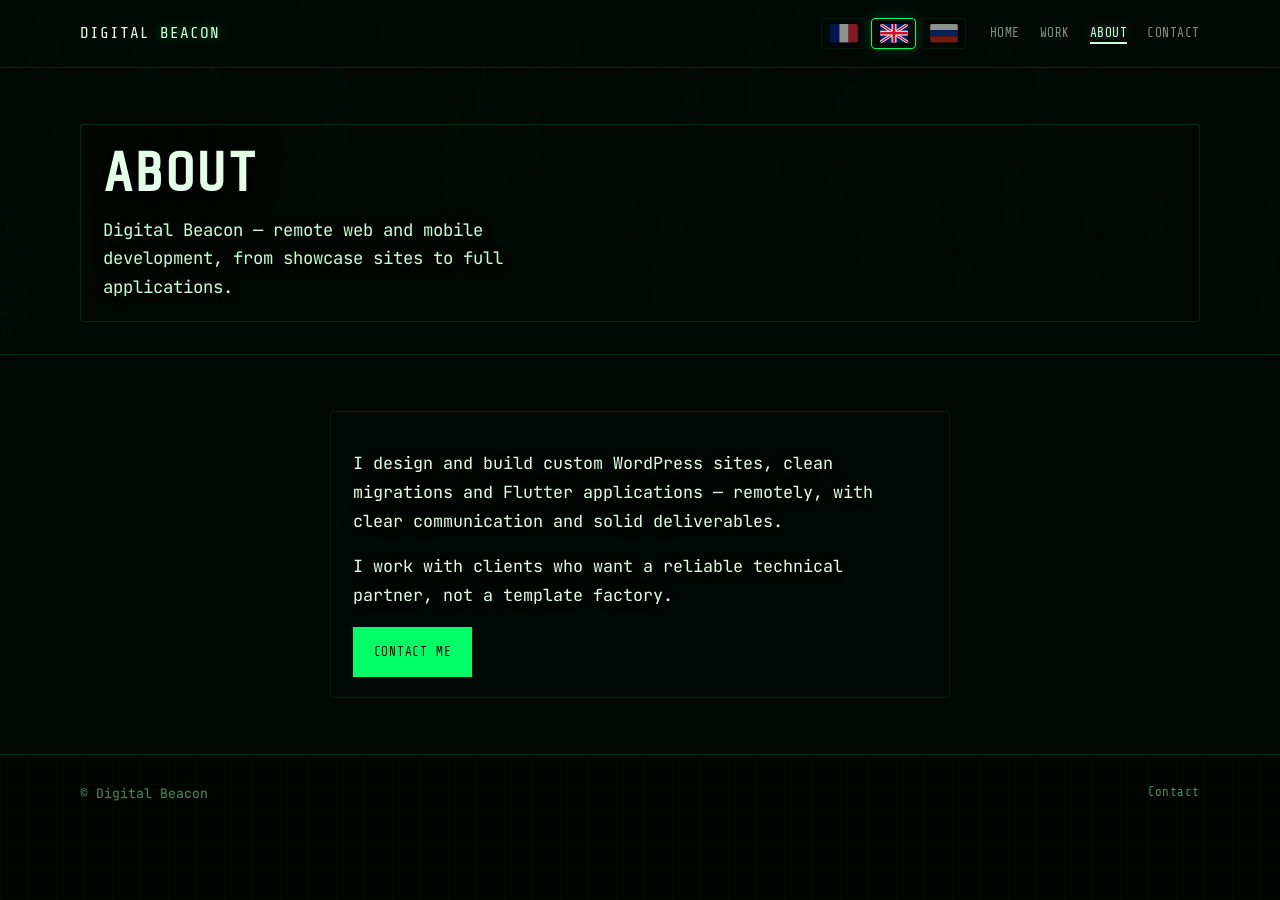
==== a-propos.html @ a66cf8ca "Mobile portrait : fondu droit aligné sur le fondu haut. Co-authored-by: Cursor <cursoragent@cursor.c" ====
<!DOCTYPE html>
<html lang="fr">
<head>
  <meta charset="utf-8" />
  <meta name="viewport" content="width=device-width, initial-scale=1" />
  <title>À propos — Phare numérique</title>
  <meta name="description" content="Développeur web &amp; mobile à distance — WordPress, Flutter." />
  <link rel="preconnect" href="https://fonts.googleapis.com" />
  <link rel="preconnect" href="https://fonts.gstatic.com" crossorigin />
  <link href="https://fonts.googleapis.com/css2?family=JetBrains+Mono:wght@400;500;600;700&amp;family=Share+Tech+Mono&amp;display=swap" rel="stylesheet" />
  <link rel="stylesheet" href="css/main.css?v=20260811" />
  <script src="js/mobile-persist.js?v=20260811"></script>
</head>
<body data-page="about">
  <canvas id="matrix-canvas" class="matrix-canvas" aria-hidden="true"></canvas>
  <a class="skip-link" href="#main" data-i18n="common.skip">Aller au contenu</a>

  <header class="site-header">
    <div class="site-header__inner">
      <a class="brand" href="index.html"><span data-i18n="brand.line1">Phare</span> <span data-i18n="brand.line2" class="brand__accent">numérique</span></a>
      <div class="nav-bar">
        <button class="nav-toggle" type="button" data-nav-toggle aria-expanded="false" aria-controls="site-nav" data-i18n="common.menu">Menu</button>
        <nav class="nav nav-panel" id="site-nav" data-nav data-i18n-aria="common.navLabel" aria-label="Principale">
          <a href="index.html" data-i18n="nav.home">Accueil</a>
          <a href="travaux.html" data-i18n="nav.works">Travaux</a>
          <a href="a-propos.html" aria-current="page" data-i18n="nav.about">À propos</a>
          <a href="contact.html" data-i18n="nav.contact">Contact</a>
        </nav>
      </div>
    </div>
  </header>

  <main id="main">
    <header class="page-hero">
      <div class="wrap reveal">
        <h1 data-i18n="about.title">À propos</h1>
        <p data-i18n="about.lead">Phare numérique — développement web et mobile à distance, du site vitrine à l'application complète.</p>
      </div>
    </header>

    <section class="section">
      <div class="wrap prose reveal">
        <p data-i18n="about.p1">Je conçois et développe des sites WordPress sur mesure, des migrations propres et des applications Flutter — en remote, avec un dialogue clair et des livrables qui tiennent la route.</p>
        <p data-i18n="about.p2">Je travaille avec des clients qui veulent un interlocuteur technique fiable, pas une usine à templates.</p>
        <a class="btn btn--primary" href="contact.html" data-i18n="index.cta.contact">Me contacter</a>
      </div>
    </section>
  </main>

  <footer class="site-footer">
    <div class="site-footer__inner">
      <span data-i18n="common.footerShort">© Phare numérique</span>
      <a href="contact.html" data-i18n="common.contactLink">Contact</a>
      <a href="index.html" class="mobile-exit-link" data-clear-mobile data-i18n="common.desktopVersion">Version bureau</a>
    </div>
  </footer>

  <script src="js/i18n.js?v=20260811" defer></script>
  <script src="js/nav-menu.js?v=20260811" defer></script>
  <script src="js/matrix.js?v=20260811" defer></script>
  <script src="js/main.js?v=20260811" defer></script>
</body>
</html>
---- css/main.css ----
/* Phare numérique — matrix noir / blanc */
/* Polices chargées via <link> dans le HTML (évite @import + cache) */

:root {
  --bg: #030a06;
  --bg-2: #061510;
  --paper: #e4ffe8;
  --ink: #c8ffd9;
  --ink-soft: #8fd4a8;
  --muted: #4a8f62;
  --matrix: #00ff66;
  --matrix-bright: #b8ffcc;
  --line: rgba(0, 255, 120, 0.14);
  --glow: rgba(0, 255, 120, 0.45);
  --max: 1120px;
  --nav-h: 4.25rem;
  --ease: cubic-bezier(0.22, 1, 0.36, 1);
  --font-display: "Share Tech Mono", "JetBrains Mono", monospace;
  --font-body: "JetBrains Mono", monospace;
  --grid: 28px;
}

*,
*::before,
*::after {
  box-sizing: border-box;
}

html {
  scroll-behavior: smooth;
  overflow-x: hidden;
  max-width: 100%;
}

body {
  margin: 0;
  min-height: 100vh;
  overflow-x: hidden;
  max-width: 100%;
  font-family: var(--font-body);
  font-size: 1rem;
  line-height: 1.6;
  color: var(--paper);
  background-color: var(--bg);
  background-image:
    linear-gradient(rgba(0, 255, 120, 0.07) 1px, transparent 1px),
    linear-gradient(90deg, rgba(0, 255, 120, 0.07) 1px, transparent 1px);
  background-size: var(--grid) var(--grid);
}

.matrix-canvas {
  position: fixed;
  inset: 0;
  width: 100%;
  max-width: 100%;
  height: 100%;
  z-index: -1;
  pointer-events: none;
  opacity: 0.68;
}

main {
  position: relative;
}

img {
  max-width: 100%;
  display: block;
}

a {
  color: inherit;
  text-decoration-thickness: 1px;
  text-underline-offset: 0.2em;
  transition: color 0.2s var(--ease), opacity 0.2s var(--ease);
}

a:hover {
  color: var(--ink);
}

:focus-visible {
  outline: 2px solid var(--ink);
  outline-offset: 3px;
}

.skip-link {
  position: absolute;
  left: 1rem;
  top: -3rem;
  background: var(--ink);
  color: var(--bg);
  padding: 0.5rem 0.75rem;
  z-index: 100;
}

.skip-link:focus {
  top: 1rem;
}

/* —— Nav —— */
.site-header {
  position: sticky;
  top: 0;
  z-index: 50;
  height: var(--nav-h);
  display: flex;
  align-items: center;
  border-bottom: 1px solid var(--line);
  background: rgba(3, 10, 6, 0.9);
  backdrop-filter: blur(10px);
  overflow: visible;
}

.site-header__inner {
  display: flex;
  align-items: center;
  justify-content: space-between;
  gap: 1rem;
  overflow: visible;
  position: relative;
}

.site-header__inner,
.wrap {
  width: min(100% - 2.5rem, var(--max));
  margin-inline: auto;
}

.brand {
  font-family: var(--font-display);
  font-weight: 400;
  font-size: 1rem;
  letter-spacing: 0.06em;
  text-transform: uppercase;
  text-decoration: none;
}

.lang-switch {
  display: flex;
  align-items: center;
  gap: 0.35rem;
  margin-left: auto;
  margin-right: 0.5rem;
}

.lang-switch button {
  display: inline-flex;
  align-items: center;
  justify-content: center;
  border: 1px solid var(--line);
  background: rgba(3, 10, 6, 0.85);
  padding: 0.32rem 0.45rem;
  line-height: 0;
  cursor: pointer;
  border-radius: 4px;
  opacity: 0.55;
  transition: opacity 0.2s var(--ease), border-color 0.2s var(--ease), box-shadow 0.2s var(--ease), transform 0.2s var(--ease);
}

.lang-switch .lang-flag {
  display: block;
  width: 1.75rem;
  height: 1.15rem;
  border-radius: 2px;
  box-shadow: 0 0 0 1px rgba(0, 0, 0, 0.45);
}

.lang-switch button:hover {
  opacity: 0.85;
}

.lang-switch button.is-active {
  opacity: 1;
  border-color: var(--matrix);
  box-shadow: 0 0 14px rgba(0, 255, 120, 0.22);
}

.lang-switch button:focus-visible {
  outline: 2px solid var(--ink);
  outline-offset: 2px;
}

.brand__accent {
  color: var(--ink);
  text-shadow: 0 0 12px var(--glow);
  animation: brand-accent-glow 4s ease-in-out infinite;
}

@keyframes brand-accent-glow {
  0%, 100% { text-shadow: 0 0 10px rgba(0, 255, 120, 0.35); }
  50% { text-shadow: 0 0 18px rgba(0, 255, 120, 0.65), 0 0 32px rgba(0, 255, 120, 0.2); }
}

@media (prefers-reduced-motion: reduce) {
  .brand__accent {
    animation: none;
  }
}

.nav {
  display: flex;
  gap: 1.25rem;
  font-family: var(--font-display);
  font-size: 0.8rem;
  letter-spacing: 0.04em;
  text-transform: uppercase;
}

.nav a {
  text-decoration: none;
  opacity: 0.55;
}

.nav a:hover,
.nav a[aria-current="page"] {
  opacity: 1;
  color: var(--ink);
  text-shadow: 0 0 8px rgba(255, 255, 255, 0.35);
}

.nav a[aria-current="page"] {
  box-shadow: inset 0 -2px 0 var(--ink);
}

.nav-toggle {
  display: none;
  border: 1px solid var(--line);
  background: transparent;
  color: var(--paper);
  padding: 0.45rem 0.65rem;
  font-family: var(--font-display);
  font-size: 0.75rem;
  cursor: pointer;
}

/* —— Hero —— */
.hero {
  position: relative;
  min-height: calc(100vh - var(--nav-h));
  display: flex;
  align-items: end;
  overflow: hidden;
  isolation: isolate;
}

.hero__visual {
  position: absolute;
  inset: 0;
  z-index: -1;
  background:
    linear-gradient(105deg, rgba(3, 10, 6, 0.88) 0%, rgba(3, 10, 6, 0.55) 45%, rgba(3, 10, 6, 0.25) 100%),
    radial-gradient(ellipse at 85% 60%, rgba(0, 255, 120, 0.08), transparent 55%);
  pointer-events: none;
}

.hero__visual::after {
  display: none;
}

.hero__layout {
  width: min(100% - 2.5rem, var(--max));
  margin: 0 auto;
  padding: 2.5rem 0 3rem;
  display: grid;
  grid-template-columns: 1fr min(34vw, 300px);
  gap: clamp(1.5rem, 4vw, 3rem);
  align-items: end;
}

.hero__content {
  padding: 1rem 0 0.5rem;
  min-width: 0;
}

.hero__portrait {
  position: relative;
  margin: 0;
  align-self: end;
  justify-self: end;
  width: min(34vw, 300px);
  height: min(68vh, 520px);
}

.hero__portrait-beam {
  position: absolute;
  left: -45%;
  top: 8%;
  width: 90%;
  height: 75%;
  background: linear-gradient(
    118deg,
    rgba(0, 255, 120, 0.4) 0%,
    rgba(0, 255, 120, 0.1) 35%,
    transparent 70%
  );
  filter: blur(18px);
  transform: skewX(-8deg);
  pointer-events: none;
  z-index: 0;
}

.hero__portrait-frame {
  position: relative;
  width: 100%;
  height: 100%;
  overflow: hidden;
  clip-path: polygon(18% 0, 100% 0, 100% 100%, 0 88%);
  border-radius: 0 0 0 2.5rem;
  box-shadow:
    -12px 0 0 var(--matrix),
    0 0 40px rgba(0, 255, 120, 0.25),
    0 24px 48px rgba(0, 0, 0, 0.6);
}

.hero__portrait-frame::after {
  content: "";
  position: absolute;
  inset: 0;
  background: linear-gradient(
    180deg,
    transparent 55%,
    rgba(0, 0, 0, 0.55) 100%
  );
  pointer-events: none;
  z-index: 2;
}

.hero__portrait img {
  width: 100%;
  height: 100%;
  object-fit: cover;
  object-position: center 12%;
  filter: contrast(1.12) grayscale(1);
  transform: scale(1.02);
  -webkit-mask-image: linear-gradient(
    to bottom,
    transparent 0%,
    rgba(0, 0, 0, 0.45) 7%,
    rgba(0, 0, 0, 0.85) 12%,
    #000 20%,
    #000 100%
  );
  mask-image: linear-gradient(
    to bottom,
    transparent 0%,
    rgba(0, 0, 0, 0.45) 7%,
    rgba(0, 0, 0, 0.85) 12%,
    #000 20%,
    #000 100%
  );
}

.hero__portrait--gommage.is-gommage-running .hero__portrait-frame img {
  opacity: 0;
}

.hero__portrait--gommage.is-gommage-done:not(.is-gommage-fallback) .hero__portrait-frame img {
  opacity: 0;
}

.hero__portrait-gommage {
  position: absolute;
  inset: 0;
  z-index: 3;
  pointer-events: none;
}

@media (prefers-reduced-motion: reduce) {
  .hero__portrait--gommage .hero__portrait-frame img {
    opacity: 1;
  }
}

.hero__brand {
  position: relative;
  isolation: isolate;
  font-family: var(--font-display);
  font-weight: 400;
  font-size: clamp(2.4rem, 8vw, 4.8rem);
  line-height: 1;
  letter-spacing: 0.02em;
  text-transform: uppercase;
  margin: 0 0 1.25rem;
  max-width: 14ch;
  background-image: linear-gradient(
    102deg,
    var(--ink) 0%,
    var(--ink) 36%,
    var(--matrix-bright) 44%,
    #f0fff4 50%,
    var(--matrix-bright) 56%,
    var(--ink) 64%,
    var(--ink) 100%
  );
  background-size: 280% 100%;
  background-position: 115% 0;
  -webkit-background-clip: text;
  background-clip: text;
  -webkit-text-fill-color: transparent;
  animation:
    hero-phare-sweep 5.5s ease-in-out infinite,
    hero-phare-glow 5.5s ease-in-out infinite;
}

.hero__brand::before {
  content: "";
  position: absolute;
  left: -5%;
  top: 42%;
  width: 130%;
  height: 55%;
  background: linear-gradient(
    108deg,
    transparent 0%,
    rgba(0, 255, 120, 0.04) 28%,
    rgba(184, 255, 204, 0.22) 42%,
    rgba(0, 255, 120, 0.12) 52%,
    transparent 72%
  );
  filter: blur(14px);
  transform-origin: 8% 50%;
  animation: hero-phare-beam 5.5s ease-in-out infinite;
  pointer-events: none;
  z-index: -1;
}

.hero__brand em {
  font-style: normal;
  -webkit-text-fill-color: transparent;
  color: inherit;
  text-shadow: none;
}

@keyframes hero-phare-sweep {
  0%, 18% { background-position: 115% 0; }
  48%, 58% { background-position: -15% 0; }
  82%, 100% { background-position: 115% 0; }
}

@keyframes hero-phare-glow {
  0%, 20%, 80%, 100% {
    filter: drop-shadow(0 0 14px rgba(0, 255, 120, 0.22));
  }
  50% {
    filter:
      drop-shadow(0 0 26px rgba(0, 255, 120, 0.55))
      drop-shadow(0 0 48px rgba(0, 255, 120, 0.18));
  }
}

@keyframes hero-phare-beam {
  0%, 18% { opacity: 0.25; transform: rotate(-14deg) scaleX(0.65); }
  48%, 58% { opacity: 1; transform: rotate(6deg) scaleX(1); }
  82%, 100% { opacity: 0.25; transform: rotate(-14deg) scaleX(0.65); }
}

@media (prefers-reduced-motion: reduce) {
  .hero__brand {
    animation: none;
    background: none;
    -webkit-text-fill-color: var(--ink);
    color: var(--ink);
    filter: drop-shadow(0 0 14px rgba(0, 255, 120, 0.3));
  }

  .hero__brand::before {
    animation: none;
    opacity: 0.35;
    transform: rotate(-6deg);
  }

  .hero__brand em {
    -webkit-text-fill-color: var(--ink);
    color: var(--ink);
  }
}

.hero__title {
  font-family: var(--font-body);
  font-weight: 500;
  font-size: clamp(1.1rem, 2.2vw, 1.45rem);
  line-height: 1.35;
  margin: 0 0 0.85rem;
  max-width: 32ch;
  color: var(--ink-soft);
}

.hero__lead {
  margin: 0 0 1.75rem;
  color: var(--muted);
  max-width: 38ch;
  font-size: 0.92rem;
}

.cta-row {
  display: flex;
  flex-wrap: wrap;
  gap: 0.75rem 1rem;
}

.btn {
  display: inline-flex;
  align-items: center;
  justify-content: center;
  gap: 0.4rem;
  font-family: var(--font-display);
  font-size: 0.8rem;
  letter-spacing: 0.06em;
  text-transform: uppercase;
  text-decoration: none;
  padding: 0.85rem 1.25rem;
  border: 1px solid transparent;
  transition: transform 0.2s var(--ease), background 0.2s var(--ease), color 0.2s var(--ease), border-color 0.2s var(--ease), box-shadow 0.2s var(--ease);
}

.btn:hover {
  transform: translateY(-2px);
  color: inherit;
}

.btn--primary {
  background: var(--matrix);
  color: var(--bg);
}

.btn--primary:hover {
  background: var(--matrix-bright);
  color: var(--bg);
  box-shadow: 0 0 24px rgba(0, 255, 120, 0.45);
}

.btn--ghost {
  background: transparent;
  border-color: rgba(0, 255, 120, 0.45);
  color: var(--paper);
}

.btn--ghost:hover {
  border-color: var(--matrix);
  color: var(--matrix-bright);
  box-shadow: 0 0 16px rgba(0, 255, 120, 0.25);
}

/* —— Reveal motion —— */
.reveal {
  opacity: 0;
  transform: translateY(1.25rem);
  transition: opacity 0.7s var(--ease), transform 0.7s var(--ease);
}

.reveal.is-in {
  opacity: 1;
  transform: none;
}

.hero .reveal:nth-child(1) { transition-delay: 0.05s; }
.hero .reveal:nth-child(2) { transition-delay: 0.15s; }
.hero .reveal:nth-child(3) { transition-delay: 0.25s; }
.hero .reveal:nth-child(4) { transition-delay: 0.35s; }

/* —— Page sections —— */
.page-hero {
  padding: 3.5rem 0 2rem;
  border-bottom: 1px solid var(--line);
  background: rgba(3, 10, 6, 0.82);
  backdrop-filter: blur(8px);
}

.page-hero .wrap {
  padding: 1.25rem 1.35rem;
  background: rgba(3, 10, 6, 0.55);
  border: 1px solid var(--line);
  border-radius: 4px;
}

.page-hero h1 {
  font-family: var(--font-display);
  font-size: clamp(2.25rem, 5.5vw, 3.4rem);
  letter-spacing: 0.04em;
  text-transform: uppercase;
  line-height: 1.05;
  margin: 0 0 0.85rem;
  color: var(--paper);
  text-shadow:
    0 0 28px rgba(0, 0, 0, 0.95),
    0 2px 6px rgba(0, 0, 0, 0.85);
}

.page-hero p {
  margin: 0;
  color: var(--ink);
  max-width: 50ch;
  font-size: 1.08rem;
  line-height: 1.65;
  text-shadow: 0 1px 10px rgba(0, 0, 0, 0.9);
}

.section {
  padding: 3.5rem 0;
  background: rgba(3, 10, 6, 0.78);
  backdrop-filter: blur(6px);
}

.section--tight {
  padding: 2.5rem 0 4rem;
  background: rgba(3, 10, 6, 0.78);
  backdrop-filter: blur(6px);
}

.section .wrap,
.section--tight .wrap {
  padding: 1.25rem 1.35rem;
  background: rgba(3, 10, 6, 0.5);
  border: 1px solid rgba(0, 255, 120, 0.1);
  border-radius: 4px;
}

.eyebrow {
  font-family: var(--font-display);
  font-size: 0.72rem;
  letter-spacing: 0.12em;
  text-transform: uppercase;
  color: var(--ink-soft);
  margin: 0 0 0.5rem;
}

/* —— Work list —— */
.work-list {
  list-style: none;
  margin: 0;
  padding: 0;
}

.work-item {
  display: grid;
  grid-template-columns: 4.5rem 1fr auto;
  gap: 1rem 1.5rem;
  align-items: baseline;
  padding: 1.75rem 0;
  border-bottom: 1px solid var(--line);
  text-decoration: none;
  color: inherit;
}

.work-item:hover .work-item__title {
  color: var(--ink);
  text-shadow: 0 0 10px rgba(255, 255, 255, 0.3);
}

.work-item__num {
  font-family: var(--font-display);
  font-size: 0.85rem;
  color: var(--muted);
}

.work-item__title {
  font-family: var(--font-display);
  font-size: clamp(1.2rem, 3vw, 1.75rem);
  letter-spacing: 0.03em;
  text-transform: uppercase;
  margin: 0 0 0.35rem;
  transition: color 0.2s var(--ease), text-shadow 0.2s var(--ease);
}

/* Liens version mobile — accueil uniquement pour entrer, sortie si mode actif */
.mobile-enter-link {
  display: inline;
}

html.force-mobile .mobile-enter-link {
  display: none;
}

.mobile-exit-link {
  display: none;
}

html.force-mobile .mobile-exit-link {
  display: inline;
}

.work-item__meta {
  margin: 0;
  color: var(--ink-soft);
  font-size: 0.95rem;
  max-width: 48ch;
  text-shadow: 0 1px 8px rgba(0, 0, 0, 0.85);
}

.work-item__go {
  font-family: var(--font-display);
  font-size: 0.78rem;
  letter-spacing: 0.06em;
  text-transform: uppercase;
  white-space: nowrap;
  align-self: center;
  opacity: 0.6;
}

.work-item:hover .work-item__go {
  opacity: 1;
}

/* —— Case study —— */
.case-kicker {
  font-family: var(--font-display);
  font-size: 0.88rem;
  letter-spacing: 0.08em;
  text-transform: uppercase;
  color: var(--ink);
  margin: 0 0 1rem;
  text-shadow: 0 1px 8px rgba(0, 0, 0, 0.85);
}

.case-kicker a {
  text-decoration: none;
}

.prose {
  max-width: 62ch;
}

.prose h2 {
  font-family: var(--font-display);
  font-size: 1.38rem;
  letter-spacing: 0.04em;
  text-transform: uppercase;
  margin: 2.25rem 0 0.85rem;
  color: var(--paper);
  text-shadow: 0 0 20px rgba(0, 0, 0, 0.9);
}

.prose p,
.prose li {
  color: var(--paper);
  font-size: 1.05rem;
  line-height: 1.72;
  text-shadow: 0 1px 12px rgba(0, 0, 0, 0.88);
}

.prose code {
  font-size: 0.88em;
  color: var(--matrix-bright);
  background: rgba(0, 255, 120, 0.08);
  padding: 0.12em 0.35em;
  border-radius: 3px;
}

.prose ul {
  padding-left: 1.15rem;
}

.stack-tags {
  display: flex;
  flex-wrap: wrap;
  gap: 0.5rem;
  margin: 1rem 0 0;
  padding: 0;
  list-style: none;
}

.stack-tags li {
  font-family: var(--font-display);
  font-size: 0.7rem;
  letter-spacing: 0.06em;
  text-transform: uppercase;
  padding: 0.35rem 0.65rem;
  border: 1px solid var(--line);
  background: rgba(255, 255, 255, 0.04);
}

.live-link {
  display: inline-flex;
  margin-top: 1.5rem;
  font-family: var(--font-display);
  font-size: 0.82rem;
  letter-spacing: 0.06em;
  text-transform: uppercase;
  text-decoration: none;
  color: var(--ink);
}

.live-link:hover {
  text-shadow: 0 0 10px var(--glow);
}

/* —— Case study page (Meet'n'Sing…) —— */
.case-page__hero {
  background: rgba(3, 10, 6, 0.88);
}

.case-page__hero .wrap {
  padding: 1.5rem 1.35rem;
  background: rgba(3, 10, 6, 0.65);
  border: 1px solid var(--line);
  border-radius: 4px;
}

.case-page__hero h1 {
  background: linear-gradient(120deg, var(--paper) 0%, var(--matrix-bright) 45%, #ff6ec7 100%);
  -webkit-background-clip: text;
  background-clip: text;
  color: transparent;
  filter: drop-shadow(0 2px 8px rgba(0, 0, 0, 0.95));
}

.case-page__hero > .wrap > p {
  font-size: 1.1rem;
  color: var(--ink);
  line-height: 1.65;
  text-shadow: 0 1px 10px rgba(0, 0, 0, 0.9);
}

.case-page__tags {
  margin-top: 1.25rem;
}

.case-stats {
  display: grid;
  grid-template-columns: repeat(3, 1fr);
  gap: 1rem;
  padding: 1.25rem 1.35rem 2.5rem;
  border-bottom: 1px solid var(--line);
  background: rgba(3, 10, 6, 0.8);
  backdrop-filter: blur(6px);
  border: 1px solid rgba(0, 255, 120, 0.1);
  border-radius: 4px;
}

.case-stats__item {
  padding: 1rem 0.75rem;
  border: 1px solid var(--line);
  background: rgba(3, 10, 6, 0.72);
  text-align: center;
}

.case-stats__num {
  display: block;
  font-family: var(--font-display);
  font-size: clamp(1.4rem, 4vw, 2rem);
  color: var(--matrix-bright);
  letter-spacing: 0.04em;
}

.case-stats__label {
  display: block;
  margin-top: 0.35rem;
  font-size: 0.82rem;
  color: var(--ink);
  letter-spacing: 0.04em;
  text-transform: uppercase;
  text-shadow: 0 1px 8px rgba(0, 0, 0, 0.85);
}

.case-feature {
  padding: 2.5rem 0 1rem;
  display: flex;
  justify-content: center;
  background: rgba(3, 10, 6, 0.75);
  backdrop-filter: blur(6px);
}

.phone-frame {
  margin: 0;
  max-width: 280px;
  position: relative;
}

.phone-frame img {
  width: 100%;
  border-radius: 1.35rem;
  border: 2px solid rgba(255, 110, 199, 0.35);
  box-shadow:
    0 0 0 1px rgba(0, 255, 120, 0.2),
    0 0 40px rgba(255, 110, 199, 0.15),
    0 24px 48px rgba(0, 0, 0, 0.55);
  transition: transform 0.35s var(--ease), box-shadow 0.35s var(--ease);
}

.phone-frame:hover img {
  transform: translateY(-6px) scale(1.02);
  box-shadow:
    0 0 0 1px rgba(0, 255, 120, 0.35),
    0 0 50px rgba(255, 110, 199, 0.25),
    0 32px 56px rgba(0, 0, 0, 0.6);
}

.phone-frame figcaption {
  margin-top: 0.85rem;
  font-size: 0.92rem;
  color: var(--ink);
  text-align: center;
  line-height: 1.45;
  text-shadow: 0 1px 10px rgba(0, 0, 0, 0.9);
}

.phone-frame figcaption strong {
  color: var(--matrix-bright);
  font-family: var(--font-display);
  font-weight: 400;
  letter-spacing: 0.04em;
}

.phone-frame--hero {
  max-width: min(72vw, 320px);
}

.phone-frame--hero figcaption {
  font-family: var(--font-display);
  font-size: 0.78rem;
  letter-spacing: 0.08em;
  text-transform: uppercase;
  color: var(--muted);
}

/* Captures bureau complètes — recadrage haut/bas (chrome + barre des tâches) */
.shot-frame {
  margin: 0 auto;
  max-width: min(95vw, 820px);
  overflow: hidden;
  border-radius: 6px;
  border: 1px solid var(--line);
  box-shadow:
    0 0 0 1px rgba(0, 255, 120, 0.15),
    0 20px 40px rgba(0, 0, 0, 0.45);
  background: rgba(3, 10, 6, 0.9);
}

.shot-frame img {
  display: block;
  width: 100%;
  height: auto;
  clip-path: inset(7.5% 0 9.5% 0);
  transform: scale(1.06);
  transform-origin: center center;
}

.shot-frame figcaption {
  margin-top: 0.85rem;
  font-size: 0.92rem;
  color: var(--ink);
  text-align: center;
  line-height: 1.45;
  text-shadow: 0 1px 10px rgba(0, 0, 0, 0.9);
}

.shot-frame figcaption strong {
  color: var(--matrix-bright);
  font-family: var(--font-display);
  font-weight: 400;
  letter-spacing: 0.04em;
}

.case-gallery-note {
  margin: 0 0 1.75rem;
  font-size: 0.82rem;
  color: var(--ink-soft);
  line-height: 1.5;
  font-style: italic;
}

.case-gallery .shot-frame {
  max-width: 100%;
  width: min(100%, 820px);
  justify-self: center;
}

html.force-mobile .case-gallery .shot-frame {
  width: min(92vw, 820px);
}

@media (max-width: 760px) {
  .case-gallery .shot-frame {
    width: min(92vw, 820px);
  }
}

.case-gallery-section {
  padding-top: 1rem;
  background: rgba(3, 10, 6, 0.78);
  backdrop-filter: blur(6px);
}

.case-gallery-section .wrap {
  padding: 1.25rem 1.35rem;
  background: rgba(3, 10, 6, 0.5);
  border: 1px solid rgba(0, 255, 120, 0.1);
  border-radius: 4px;
}

.case-gallery__title {
  font-family: var(--font-display);
  font-size: 1.25rem;
  letter-spacing: 0.04em;
  text-transform: uppercase;
  margin: 0 0 2rem;
  text-shadow: 0 0 20px rgba(0, 0, 0, 0.9);
}

.case-gallery {
  display: grid;
  grid-template-columns: repeat(auto-fill, minmax(220px, 1fr));
  gap: 2rem 1.5rem;
  align-items: start;
}

.case-gallery .phone-frame {
  max-width: 100%;
  justify-self: center;
  width: min(100%, 260px);
}

@media (max-width: 760px) {
  .case-stats {
    grid-template-columns: 1fr;
  }

  .case-gallery {
    grid-template-columns: 1fr;
    gap: 2.5rem;
  }

  .case-gallery .phone-frame {
    width: min(85vw, 280px);
    margin-inline: auto;
  }

  /* Captures toujours visibles — pas bloquées par reveal */
  .case-page .case-gallery-section .phone-frame.reveal,
  .case-page .case-gallery-section .shot-frame.reveal {
    opacity: 1;
    transform: none;
  }
}

html.force-mobile .case-gallery {
  grid-template-columns: 1fr;
  gap: 2.5rem;
}

html.force-mobile .case-gallery .phone-frame {
  width: min(85vw, 280px);
  margin-inline: auto;
}

html.force-mobile .case-page .case-gallery-section .phone-frame.reveal,
html.force-mobile .case-page .case-gallery-section .shot-frame.reveal {
  opacity: 1;
  transform: none;
}

/* —— About / contact —— */
.split {
  display: grid;
  grid-template-columns: 1.1fr 0.9fr;
  gap: 3rem;
  align-items: start;
}

.panel {
  padding: 1.5rem;
  border: 1px solid var(--line);
  background: rgba(255, 255, 255, 0.03);
}

.panel h2 {
  font-family: var(--font-display);
  font-size: 1rem;
  letter-spacing: 0.04em;
  text-transform: uppercase;
  margin: 0 0 0.75rem;
}

.panel p {
  margin: 0 0 0.75rem;
  color: var(--ink-soft);
  font-size: 0.92rem;
}

.panel p:last-child {
  margin-bottom: 0;
}

.contact-mail {
  font-family: var(--font-display);
  font-size: clamp(1rem, 3vw, 1.4rem);
  text-decoration: none;
  letter-spacing: 0.04em;
}

.contact-list {
  list-style: none;
  margin: 1.5rem 0 0;
  padding: 0;
}

.contact-list li {
  padding: 0.65rem 0;
  border-top: 1px solid var(--line);
  font-family: var(--font-display);
  font-size: 0.88rem;
  letter-spacing: 0.03em;
}

.contact-list a {
  text-decoration: none;
  display: flex;
  justify-content: space-between;
  gap: 1rem;
}

/* —— Footer —— */
.site-footer {
  margin-top: auto;
  border-top: 1px solid var(--line);
  padding: 1.75rem 0;
  font-size: 0.82rem;
  color: var(--muted);
}

.site-footer__inner {
  width: min(100% - 2.5rem, var(--max));
  margin-inline: auto;
  display: flex;
  flex-wrap: wrap;
  justify-content: space-between;
  gap: 0.75rem 1.5rem;
  align-items: center;
}

.site-footer__links {
  display: flex;
  flex-wrap: wrap;
  gap: 1rem 1.25rem;
}

.site-footer a {
  text-decoration: none;
  font-family: var(--font-display);
  font-size: 0.78rem;
  letter-spacing: 0.04em;
}

/* —— Home strip —— */
.home-strip {
  padding: 3rem 0 4rem;
  border-top: 1px solid var(--line);
  background: rgba(0, 0, 0, 0.25);
}

.home-strip h2 {
  font-family: var(--font-display);
  font-size: 1.25rem;
  letter-spacing: 0.04em;
  text-transform: uppercase;
  margin: 0 0 1.5rem;
}

/* —— Mobile nav escalier (Fruchart §8bis) —— */
@keyframes phNavUnfold {
  from {
    max-height: 0;
    padding-top: 0;
    padding-bottom: 0;
    margin-bottom: 0;
    transform: translateY(-10px);
    overflow: hidden;
  }
  to {
    max-height: 52px;
    padding-top: 0.55rem;
    padding-bottom: 0.55rem;
    margin-bottom: 6px;
    transform: translateY(0);
    overflow: hidden;
  }
}

@keyframes phNavFold {
  from {
    max-height: 52px;
    padding-top: 0.55rem;
    padding-bottom: 0.55rem;
    margin-bottom: 6px;
    transform: translateY(0);
    overflow: hidden;
  }
  to {
    max-height: 0;
    padding-top: 0;
    padding-bottom: 0;
    margin-bottom: 0;
    transform: translateY(-10px);
    overflow: hidden;
  }
}

.nav-bar {
  position: relative;
  flex-shrink: 0;
  z-index: 2;
}

/* Menu ouvert — au-dessus de tout le contenu (Fruchart §8bis) */
body.nav-menu-open .site-header {
  z-index: 100050;
  isolation: isolate;
  overflow: visible;
}

body.nav-menu-open .site-header__inner {
  z-index: 100051;
  overflow: visible;
}

body.nav-menu-open .nav-bar {
  z-index: 100052;
  isolation: isolate;
}

body.nav-menu-open .lang-switch {
  z-index: 100052;
}

body.nav-menu-open .nav.is-open,
body.nav-menu-open .nav[data-menu-state="opening"],
body.nav-menu-open .nav[data-menu-state="closing"] {
  z-index: 100060;
}

body.nav-menu-open .nav a {
  position: relative;
  z-index: 100061;
}

/* backdrop-filter sur le contenu = couche GPU au-dessus du menu sticky */
body.nav-menu-open .page-hero,
body.nav-menu-open .section,
body.nav-menu-open .section--tight,
body.nav-menu-open .case-stats,
body.nav-menu-open .case-gallery-section,
body.nav-menu-open .case-feature {
  backdrop-filter: none;
}

@media (max-width: 760px) {
  .nav-toggle {
    display: inline-flex;
  }

  .nav-bar {
    position: relative;
  }

  .nav {
    position: absolute;
    top: calc(100% + 6px);
    right: 0;
    left: auto;
    flex-direction: column;
    align-items: flex-end;
    gap: 0;
    min-width: 0;
    width: max-content;
    max-width: min(calc(100vw - 24px), 280px);
    padding: 0;
    background: transparent;
    border: none;
    display: none;
    z-index: 100060;
  }

  .nav.is-open {
    display: flex;
  }

  .nav a {
    display: block;
    width: max-content;
    min-width: 118px;
    max-width: calc(100vw - 48px);
    align-self: flex-end;
    text-align: center;
    padding: 0.55rem 0.85rem;
    margin-bottom: 6px;
    border: 1px solid var(--matrix);
    background: rgba(3, 10, 6, 0.98);
    box-shadow: 0 0 14px rgba(0, 255, 120, 0.18);
    opacity: 1;
    position: relative;
    z-index: 100061;
  }

  .nav a[aria-current="page"] {
    box-shadow: 0 0 16px rgba(0, 255, 120, 0.35);
    border-color: var(--matrix-bright);
  }

  .nav a:nth-child(1) { margin-right: 0; }
  .nav a:nth-child(2) { margin-right: 12px; }
  .nav a:nth-child(3) { margin-right: 24px; }
  .nav a:nth-child(4) { margin-right: 36px; }

  .nav[data-menu-state="opening"] a {
    overflow: hidden;
    pointer-events: none;
    animation: phNavUnfold 0.34s ease both;
  }

  .nav[data-menu-state="opening"] a:nth-child(1) { animation-delay: 0.04s; }
  .nav[data-menu-state="opening"] a:nth-child(2) { animation-delay: 0.08s; }
  .nav[data-menu-state="opening"] a:nth-child(3) { animation-delay: 0.12s; }
  .nav[data-menu-state="opening"] a:nth-child(4) { animation-delay: 0.16s; }

  .nav[data-menu-state="open"] a {
    max-height: none;
    overflow: visible;
    transform: none;
    animation: none;
    pointer-events: auto;
    cursor: pointer;
  }

  .nav[data-menu-state="closing"] a {
    pointer-events: none;
    animation: phNavFold 0.34s ease both;
  }

  .nav[data-menu-state="closing"] a:nth-child(4) { animation-delay: 0.04s; }
  .nav[data-menu-state="closing"] a:nth-child(3) { animation-delay: 0.08s; }
  .nav[data-menu-state="closing"] a:nth-child(2) { animation-delay: 0.12s; }
  .nav[data-menu-state="closing"] a:nth-child(1) { animation-delay: 0.16s; }

  .work-item {
    grid-template-columns: 2.5rem 1fr;
  }

  .work-item__go {
    grid-column: 2;
  }

  .split {
    grid-template-columns: 1fr;
    gap: 1.5rem;
  }

  .hero__layout {
    grid-template-columns: 1fr;
    padding-bottom: 2rem;
  }

  .hero__portrait {
    order: -1;
    width: min(72vw, 260px);
    height: min(96vw, 340px);
    justify-self: start;
    margin-bottom: 0.5rem;
  }

  .hero__portrait::after {
    content: "";
    position: absolute;
    inset: 0;
    z-index: 4;
    pointer-events: none;
    background:
      linear-gradient(
        to left,
        var(--bg) 0%,
        rgba(3, 10, 6, 0.92) 14%,
        rgba(3, 10, 6, 0.35) 30%,
        transparent 48%
      ),
      linear-gradient(
        128deg,
        var(--bg) 0%,
        rgba(3, 10, 6, 0.92) 16%,
        rgba(3, 10, 6, 0.35) 34%,
        transparent 52%
      ),
      linear-gradient(
        180deg,
        var(--bg) 0%,
        rgba(3, 10, 6, 0.88) 10%,
        rgba(3, 10, 6, 0.45) 22%,
        rgba(3, 10, 6, 0.08) 36%,
        transparent 48%
      );
  }

  .hero__portrait-frame {
    clip-path: polygon(11% 0, 100% 0, 100% 100%, 0 91%);
    border-radius: 0 0 0 1.75rem;
    box-shadow:
      -8px 0 0 var(--matrix),
      0 0 24px rgba(0, 255, 120, 0.2),
      0 16px 32px rgba(0, 0, 0, 0.5);
  }

  .hero__portrait img {
    object-position: center 26%;
    -webkit-mask-image:
      linear-gradient(to left, transparent 0%, rgba(0, 0, 0, 0.35) 12%, #000 26%, #000 100%),
      linear-gradient(128deg, transparent 0%, rgba(0, 0, 0, 0.35) 14%, #000 28%, #000 100%),
      linear-gradient(to bottom, transparent 0%, rgba(0, 0, 0, 0.5) 10%, #000 24%, #000 100%);
    -webkit-mask-composite: source-in;
    mask-image:
      linear-gradient(to left, transparent 0%, rgba(0, 0, 0, 0.35) 12%, #000 26%, #000 100%),
      linear-gradient(128deg, transparent 0%, rgba(0, 0, 0, 0.35) 14%, #000 28%, #000 100%),
      linear-gradient(to bottom, transparent 0%, rgba(0, 0, 0, 0.5) 10%, #000 24%, #000 100%);
    mask-composite: intersect;
  }

  .hero__content {
    padding-top: 0;
    padding-bottom: 0;
  }

  .hero {
    overflow: hidden;
  }

  .hero__portrait-beam {
    left: -25%;
    width: 75%;
  }

  .matrix-canvas {
    opacity: 0.62;
  }
}

/* force-mobile — même menu escalier que @media mobile */
html.force-mobile .nav-toggle {
  display: inline-flex;
}

html.force-mobile .nav-bar {
  position: relative;
}

html.force-mobile .nav {
  position: absolute;
  top: calc(100% + 6px);
  right: 0;
  left: auto;
  flex-direction: column;
  align-items: flex-end;
  gap: 0;
  min-width: 0;
  width: max-content;
  max-width: min(calc(100vw - 24px), 280px);
  padding: 0;
  background: transparent;
  border: none;
  display: none;
  z-index: 100060;
}

html.force-mobile .nav.is-open {
  display: flex;
}

html.force-mobile .nav a {
  display: block;
  width: max-content;
  min-width: 118px;
  max-width: calc(100vw - 48px);
  align-self: flex-end;
  text-align: center;
  padding: 0.55rem 0.85rem;
  margin-bottom: 6px;
  border: 1px solid var(--matrix);
  background: rgba(3, 10, 6, 0.98);
  box-shadow: 0 0 14px rgba(0, 255, 120, 0.18);
  opacity: 1;
  position: relative;
  z-index: 100061;
}

html.force-mobile .nav a[aria-current="page"] {
  box-shadow: 0 0 16px rgba(0, 255, 120, 0.35);
  border-color: var(--matrix-bright);
}

html.force-mobile .nav a:nth-child(1) { margin-right: 0; }
html.force-mobile .nav a:nth-child(2) { margin-right: 12px; }
html.force-mobile .nav a:nth-child(3) { margin-right: 24px; }
html.force-mobile .nav a:nth-child(4) { margin-right: 36px; }

html.force-mobile .nav[data-menu-state="opening"] a {
  overflow: hidden;
  pointer-events: none;
  animation: phNavUnfold 0.34s ease both;
}

html.force-mobile .nav[data-menu-state="opening"] a:nth-child(1) { animation-delay: 0.04s; }
html.force-mobile .nav[data-menu-state="opening"] a:nth-child(2) { animation-delay: 0.08s; }
html.force-mobile .nav[data-menu-state="opening"] a:nth-child(3) { animation-delay: 0.12s; }
html.force-mobile .nav[data-menu-state="opening"] a:nth-child(4) { animation-delay: 0.16s; }

html.force-mobile .nav[data-menu-state="open"] a {
  max-height: none;
  overflow: visible;
  transform: none;
  animation: none;
  pointer-events: auto;
  cursor: pointer;
}

html.force-mobile .nav[data-menu-state="closing"] a {
  pointer-events: none;
  animation: phNavFold 0.34s ease both;
}

html.force-mobile .nav[data-menu-state="closing"] a:nth-child(4) { animation-delay: 0.04s; }
html.force-mobile .nav[data-menu-state="closing"] a:nth-child(3) { animation-delay: 0.08s; }
html.force-mobile .nav[data-menu-state="closing"] a:nth-child(2) { animation-delay: 0.12s; }
html.force-mobile .nav[data-menu-state="closing"] a:nth-child(1) { animation-delay: 0.16s; }

html.force-mobile .work-item {
  grid-template-columns: 2.5rem 1fr;
}

html.force-mobile .work-item__go {
  grid-column: 2;
}

html.force-mobile .split {
  grid-template-columns: 1fr;
  gap: 1.5rem;
}

html.force-mobile .hero__layout {
  grid-template-columns: 1fr;
  padding-bottom: 2rem;
}

html.force-mobile .hero__portrait {
  order: -1;
  width: min(72vw, 260px);
  height: min(96vw, 340px);
  justify-self: start;
  margin-bottom: 0.5rem;
}

html.force-mobile .hero__portrait::after {
  content: "";
  position: absolute;
  inset: 0;
  z-index: 4;
  pointer-events: none;
  background:
    linear-gradient(
      to left,
      var(--bg) 0%,
      rgba(3, 10, 6, 0.92) 14%,
      rgba(3, 10, 6, 0.35) 30%,
      transparent 48%
    ),
    linear-gradient(
      128deg,
      var(--bg) 0%,
      rgba(3, 10, 6, 0.92) 16%,
      rgba(3, 10, 6, 0.35) 34%,
      transparent 52%
    ),
    linear-gradient(
      180deg,
      var(--bg) 0%,
      rgba(3, 10, 6, 0.88) 10%,
      rgba(3, 10, 6, 0.45) 22%,
      rgba(3, 10, 6, 0.08) 36%,
      transparent 48%
    );
}

html.force-mobile .hero__portrait-frame {
  clip-path: polygon(11% 0, 100% 0, 100% 100%, 0 91%);
  border-radius: 0 0 0 1.75rem;
  box-shadow:
    -8px 0 0 var(--matrix),
    0 0 24px rgba(0, 255, 120, 0.2),
    0 16px 32px rgba(0, 0, 0, 0.5);
}

html.force-mobile .hero__portrait img {
  object-position: center 26%;
  -webkit-mask-image:
    linear-gradient(to left, transparent 0%, rgba(0, 0, 0, 0.35) 12%, #000 26%, #000 100%),
    linear-gradient(128deg, transparent 0%, rgba(0, 0, 0, 0.35) 14%, #000 28%, #000 100%),
    linear-gradient(to bottom, transparent 0%, rgba(0, 0, 0, 0.5) 10%, #000 24%, #000 100%);
  -webkit-mask-composite: source-in;
  mask-image:
    linear-gradient(to left, transparent 0%, rgba(0, 0, 0, 0.35) 12%, #000 26%, #000 100%),
    linear-gradient(128deg, transparent 0%, rgba(0, 0, 0, 0.35) 14%, #000 28%, #000 100%),
    linear-gradient(to bottom, transparent 0%, rgba(0, 0, 0, 0.5) 10%, #000 24%, #000 100%);
  mask-composite: intersect;
}

html.force-mobile .hero__content {
  padding-top: 0;
  padding-bottom: 0;
}

html.force-mobile .matrix-canvas {
  opacity: 0.62;
  left: 0;
  right: 0;
  width: 100%;
  max-width: 100%;
  transform: none;
}

html.force-mobile .hero__brand {
  font-size: clamp(2rem, 11vw, 3.2rem);
}

html.force-mobile .hero {
  overflow: hidden;
}

html.force-mobile .hero__portrait-beam {
  display: none;
}

html.force-mobile .site-header,
html.force-mobile .site-header__inner {
  overflow: visible;
}

html.force-mobile .site-header,
html.force-mobile main,
html.force-mobile .home-strip,
html.force-mobile .site-footer {
  max-width: 100%;
}

html.force-mobile .hero__layout,
html.force-mobile .wrap,
html.force-mobile .site-header__inner {
  width: min(100% - 1.5rem, var(--max));
  max-width: 100%;
}

html.force-mobile body {
  overflow-x: hidden;
  max-width: 100%;
  width: 100%;
  margin: 0;
  box-shadow: none;
  position: relative;
}

@media (min-width: 761px) {
  html.force-mobile body {
    max-width: 480px;
    margin-inline: auto;
    box-shadow: 0 0 0 1px var(--line);
  }

  html.force-mobile .matrix-canvas {
    left: 50%;
    right: auto;
    width: 480px;
    max-width: 480px;
    transform: translateX(-50%);
  }
}

@media (prefers-reduced-motion: reduce) {
  html { scroll-behavior: auto; }
  .reveal {
    opacity: 1;
    transform: none;
    transition: none;
  }
  .btn:hover {
    transform: none;
  }
  .nav[data-menu-state="opening"] a,
  .nav[data-menu-state="closing"] a,
  html.force-mobile .nav[data-menu-state="opening"] a,
  html.force-mobile .nav[data-menu-state="closing"] a {
    animation: none !important;
  }
}
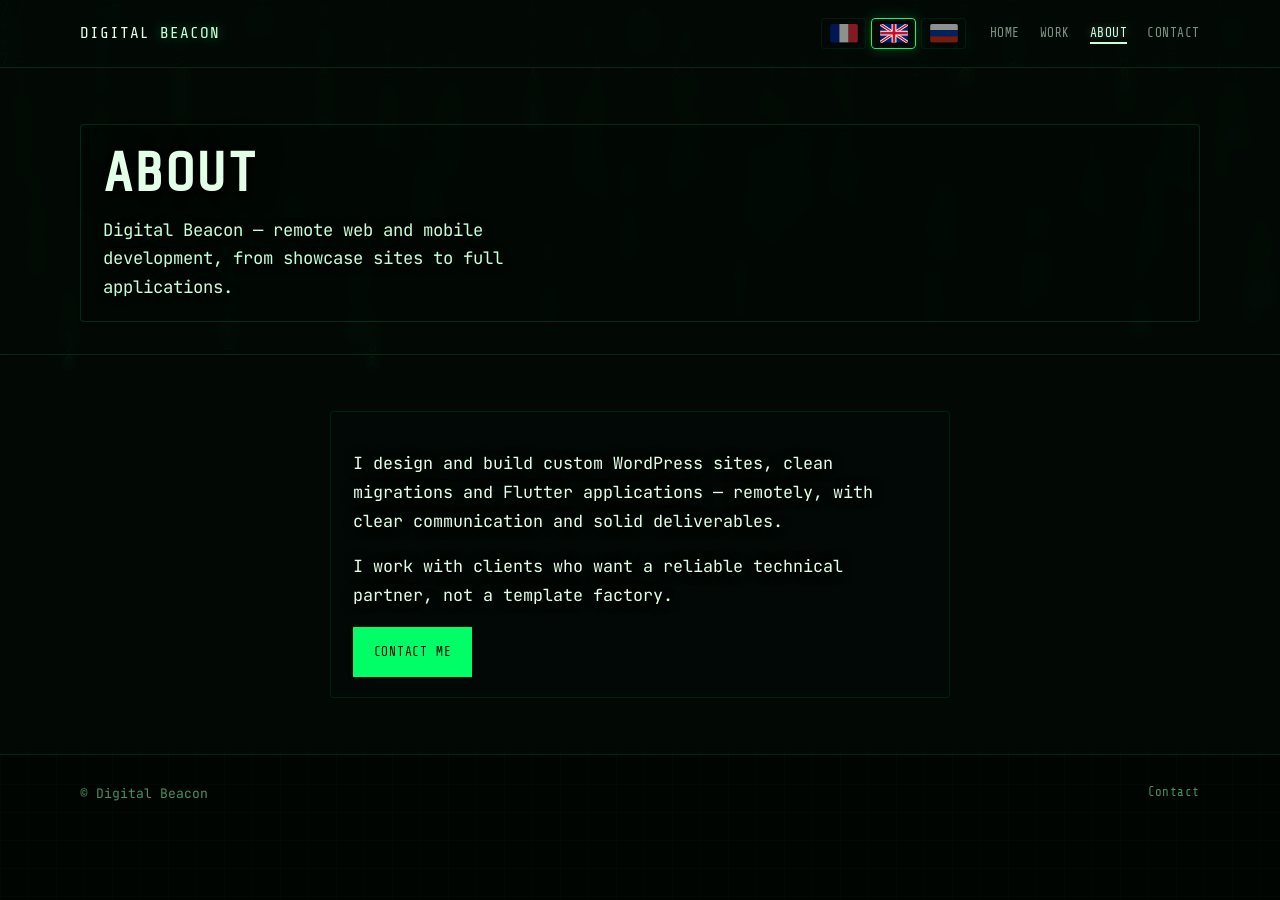
==== commit d57f6b4e: "Mobile portrait : fondu bords plus étroit, moins invasif sur le visage. Co-authored-by: Cursor <curs" ====
--- a/a-propos.html
+++ b/a-propos.html
@@ -8,8 +8,8 @@
   <link rel="preconnect" href="https://fonts.googleapis.com" />
   <link rel="preconnect" href="https://fonts.gstatic.com" crossorigin />
   <link href="https://fonts.googleapis.com/css2?family=JetBrains+Mono:wght@400;500;600;700&amp;family=Share+Tech+Mono&amp;display=swap" rel="stylesheet" />
-  <link rel="stylesheet" href="css/main.css?v=20260811" />
-  <script src="js/mobile-persist.js?v=20260811"></script>
+  <link rel="stylesheet" href="css/main.css?v=20260812" />
+  <script src="js/mobile-persist.js?v=20260812"></script>
 </head>
 <body data-page="about">
   <canvas id="matrix-canvas" class="matrix-canvas" aria-hidden="true"></canvas>
@@ -55,9 +55,9 @@
     </div>
   </footer>
 
-  <script src="js/i18n.js?v=20260811" defer></script>
-  <script src="js/nav-menu.js?v=20260811" defer></script>
-  <script src="js/matrix.js?v=20260811" defer></script>
-  <script src="js/main.js?v=20260811" defer></script>
+  <script src="js/i18n.js?v=20260812" defer></script>
+  <script src="js/nav-menu.js?v=20260812" defer></script>
+  <script src="js/matrix.js?v=20260812" defer></script>
+  <script src="js/main.js?v=20260812" defer></script>
 </body>
 </html>
--- a/css/main.css
+++ b/css/main.css
@@ -1368,24 +1368,24 @@
       linear-gradient(
         to left,
         var(--bg) 0%,
-        rgba(3, 10, 6, 0.92) 14%,
-        rgba(3, 10, 6, 0.35) 30%,
-        transparent 48%
+        rgba(3, 10, 6, 0.72) 5%,
+        rgba(3, 10, 6, 0.2) 11%,
+        transparent 19%
       ),
       linear-gradient(
         128deg,
         var(--bg) 0%,
-        rgba(3, 10, 6, 0.92) 16%,
-        rgba(3, 10, 6, 0.35) 34%,
-        transparent 52%
+        rgba(3, 10, 6, 0.62) 7%,
+        rgba(3, 10, 6, 0.16) 13%,
+        transparent 21%
       ),
       linear-gradient(
         180deg,
         var(--bg) 0%,
-        rgba(3, 10, 6, 0.88) 10%,
-        rgba(3, 10, 6, 0.45) 22%,
-        rgba(3, 10, 6, 0.08) 36%,
-        transparent 48%
+        rgba(3, 10, 6, 0.68) 5%,
+        rgba(3, 10, 6, 0.22) 11%,
+        rgba(3, 10, 6, 0.05) 17%,
+        transparent 23%
       );
   }
 
@@ -1401,14 +1401,14 @@
   .hero__portrait img {
     object-position: center 26%;
     -webkit-mask-image:
-      linear-gradient(to left, transparent 0%, rgba(0, 0, 0, 0.35) 12%, #000 26%, #000 100%),
-      linear-gradient(128deg, transparent 0%, rgba(0, 0, 0, 0.35) 14%, #000 28%, #000 100%),
-      linear-gradient(to bottom, transparent 0%, rgba(0, 0, 0, 0.5) 10%, #000 24%, #000 100%);
+      linear-gradient(to left, transparent 0%, rgba(0, 0, 0, 0.45) 4%, #000 13%, #000 100%),
+      linear-gradient(128deg, transparent 0%, rgba(0, 0, 0, 0.3) 7%, #000 17%, #000 100%),
+      linear-gradient(to bottom, transparent 0%, rgba(0, 0, 0, 0.45) 4%, #000 15%, #000 100%);
     -webkit-mask-composite: source-in;
     mask-image:
-      linear-gradient(to left, transparent 0%, rgba(0, 0, 0, 0.35) 12%, #000 26%, #000 100%),
-      linear-gradient(128deg, transparent 0%, rgba(0, 0, 0, 0.35) 14%, #000 28%, #000 100%),
-      linear-gradient(to bottom, transparent 0%, rgba(0, 0, 0, 0.5) 10%, #000 24%, #000 100%);
+      linear-gradient(to left, transparent 0%, rgba(0, 0, 0, 0.45) 4%, #000 13%, #000 100%),
+      linear-gradient(128deg, transparent 0%, rgba(0, 0, 0, 0.3) 7%, #000 17%, #000 100%),
+      linear-gradient(to bottom, transparent 0%, rgba(0, 0, 0, 0.45) 4%, #000 15%, #000 100%);
     mask-composite: intersect;
   }
 
@@ -1555,24 +1555,24 @@
     linear-gradient(
       to left,
       var(--bg) 0%,
-      rgba(3, 10, 6, 0.92) 14%,
-      rgba(3, 10, 6, 0.35) 30%,
-      transparent 48%
+      rgba(3, 10, 6, 0.72) 5%,
+      rgba(3, 10, 6, 0.2) 11%,
+      transparent 19%
     ),
     linear-gradient(
       128deg,
       var(--bg) 0%,
-      rgba(3, 10, 6, 0.92) 16%,
-      rgba(3, 10, 6, 0.35) 34%,
-      transparent 52%
+      rgba(3, 10, 6, 0.62) 7%,
+      rgba(3, 10, 6, 0.16) 13%,
+      transparent 21%
     ),
     linear-gradient(
       180deg,
       var(--bg) 0%,
-      rgba(3, 10, 6, 0.88) 10%,
-      rgba(3, 10, 6, 0.45) 22%,
-      rgba(3, 10, 6, 0.08) 36%,
-      transparent 48%
+      rgba(3, 10, 6, 0.68) 5%,
+      rgba(3, 10, 6, 0.22) 11%,
+      rgba(3, 10, 6, 0.05) 17%,
+      transparent 23%
     );
 }
 
@@ -1588,14 +1588,14 @@
 html.force-mobile .hero__portrait img {
   object-position: center 26%;
   -webkit-mask-image:
-    linear-gradient(to left, transparent 0%, rgba(0, 0, 0, 0.35) 12%, #000 26%, #000 100%),
-    linear-gradient(128deg, transparent 0%, rgba(0, 0, 0, 0.35) 14%, #000 28%, #000 100%),
-    linear-gradient(to bottom, transparent 0%, rgba(0, 0, 0, 0.5) 10%, #000 24%, #000 100%);
+    linear-gradient(to left, transparent 0%, rgba(0, 0, 0, 0.45) 4%, #000 13%, #000 100%),
+    linear-gradient(128deg, transparent 0%, rgba(0, 0, 0, 0.3) 7%, #000 17%, #000 100%),
+    linear-gradient(to bottom, transparent 0%, rgba(0, 0, 0, 0.45) 4%, #000 15%, #000 100%);
   -webkit-mask-composite: source-in;
   mask-image:
-    linear-gradient(to left, transparent 0%, rgba(0, 0, 0, 0.35) 12%, #000 26%, #000 100%),
-    linear-gradient(128deg, transparent 0%, rgba(0, 0, 0, 0.35) 14%, #000 28%, #000 100%),
-    linear-gradient(to bottom, transparent 0%, rgba(0, 0, 0, 0.5) 10%, #000 24%, #000 100%);
+    linear-gradient(to left, transparent 0%, rgba(0, 0, 0, 0.45) 4%, #000 13%, #000 100%),
+    linear-gradient(128deg, transparent 0%, rgba(0, 0, 0, 0.3) 7%, #000 17%, #000 100%),
+    linear-gradient(to bottom, transparent 0%, rgba(0, 0, 0, 0.45) 4%, #000 15%, #000 100%);
   mask-composite: intersect;
 }
 
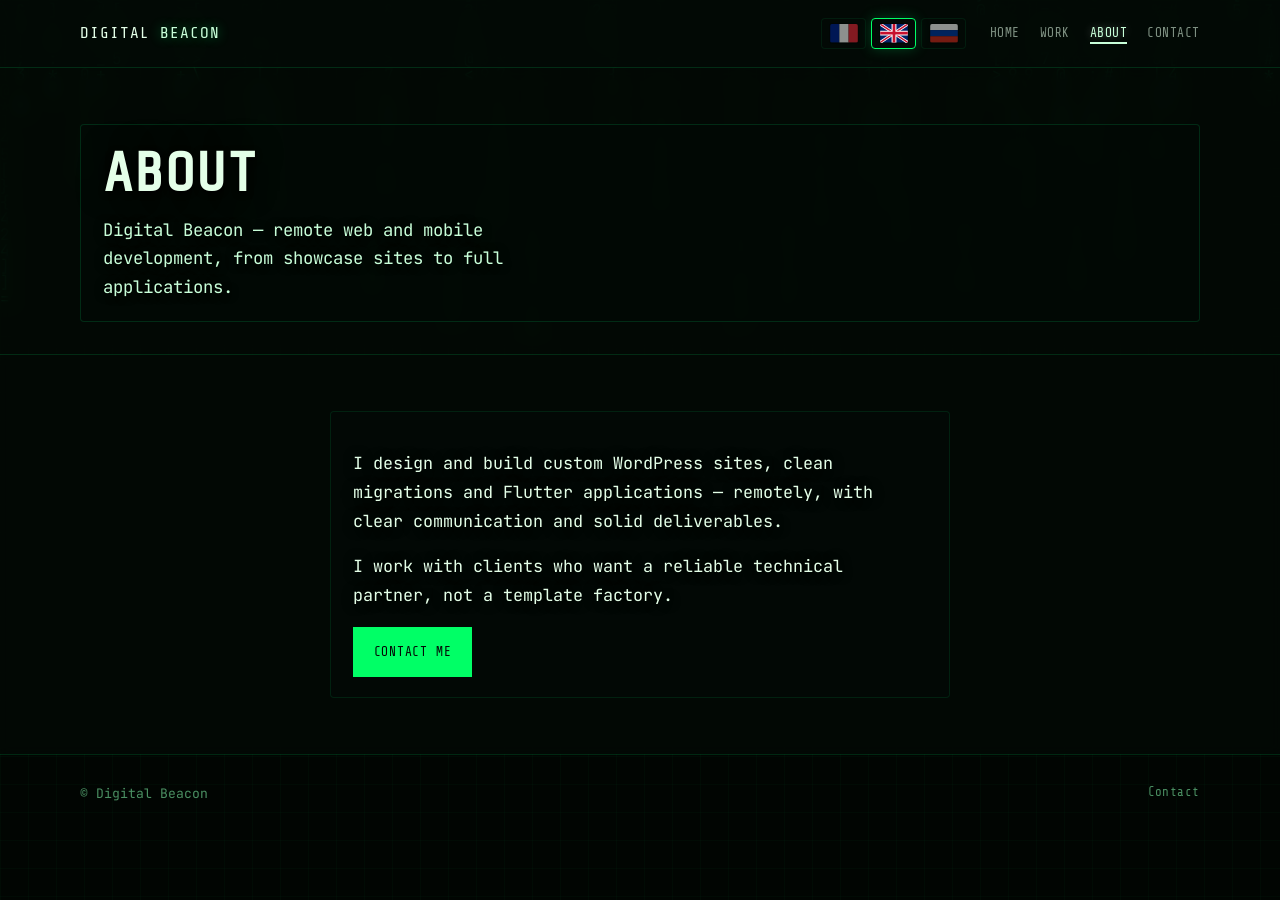
==== commit a22a91fb: "Retire la note interne de recadrage visible sur l'étude Fruchart. Co-authored-by: Cursor <cursoragen" ====
--- a/a-propos.html
+++ b/a-propos.html
@@ -8,8 +8,8 @@
   <link rel="preconnect" href="https://fonts.googleapis.com" />
   <link rel="preconnect" href="https://fonts.gstatic.com" crossorigin />
   <link href="https://fonts.googleapis.com/css2?family=JetBrains+Mono:wght@400;500;600;700&amp;family=Share+Tech+Mono&amp;display=swap" rel="stylesheet" />
-  <link rel="stylesheet" href="css/main.css?v=20260812" />
-  <script src="js/mobile-persist.js?v=20260812"></script>
+  <link rel="stylesheet" href="css/main.css?v=20260813" />
+  <script src="js/mobile-persist.js?v=20260813"></script>
 </head>
 <body data-page="about">
   <canvas id="matrix-canvas" class="matrix-canvas" aria-hidden="true"></canvas>
@@ -55,9 +55,9 @@
     </div>
   </footer>
 
-  <script src="js/i18n.js?v=20260812" defer></script>
-  <script src="js/nav-menu.js?v=20260812" defer></script>
-  <script src="js/matrix.js?v=20260812" defer></script>
-  <script src="js/main.js?v=20260812" defer></script>
+  <script src="js/i18n.js?v=20260813" defer></script>
+  <script src="js/nav-menu.js?v=20260813" defer></script>
+  <script src="js/matrix.js?v=20260813" defer></script>
+  <script src="js/main.js?v=20260813" defer></script>
 </body>
 </html>
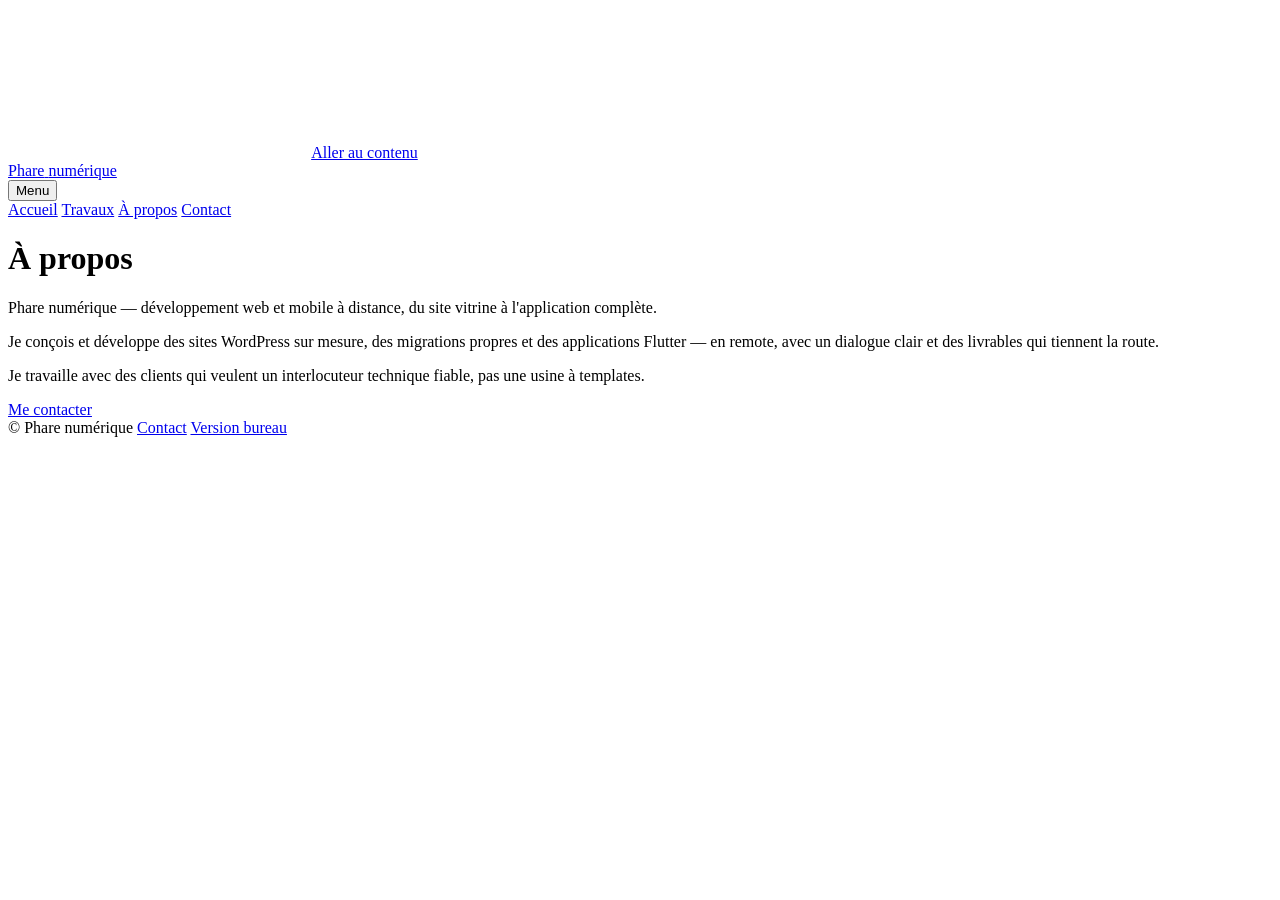
==== commit ecee9e90: "Cache-bust v=20260815 pour forcer reload mobile/navigateur. Co-authored-by: Cursor <cursoragent@curs" ====
--- a/a-propos.html
+++ b/a-propos.html
@@ -8,8 +8,8 @@
   <link rel="preconnect" href="https://fonts.googleapis.com" />
   <link rel="preconnect" href="https://fonts.gstatic.com" crossorigin />
   <link href="https://fonts.googleapis.com/css2?family=JetBrains+Mono:wght@400;500;600;700&amp;family=Share+Tech+Mono&amp;display=swap" rel="stylesheet" />
-  <link rel="stylesheet" href="css/main.css?v=20260813" />
-  <script src="js/mobile-persist.js?v=20260813"></script>
+  <link rel="stylesheet" href="css/main.css\?v=20260815" />
+  <script src="js/mobile-persist.js\?v=20260815"></script>
 </head>
 <body data-page="about">
   <canvas id="matrix-canvas" class="matrix-canvas" aria-hidden="true"></canvas>
@@ -55,9 +55,9 @@
     </div>
   </footer>
 
-  <script src="js/i18n.js?v=20260813" defer></script>
-  <script src="js/nav-menu.js?v=20260813" defer></script>
-  <script src="js/matrix.js?v=20260813" defer></script>
-  <script src="js/main.js?v=20260813" defer></script>
+  <script src="js/i18n.js\?v=20260815" defer></script>
+  <script src="js/nav-menu.js\?v=20260815" defer></script>
+  <script src="js/matrix.js\?v=20260815" defer></script>
+  <script src="js/main.js\?v=20260815" defer></script>
 </body>
 </html>
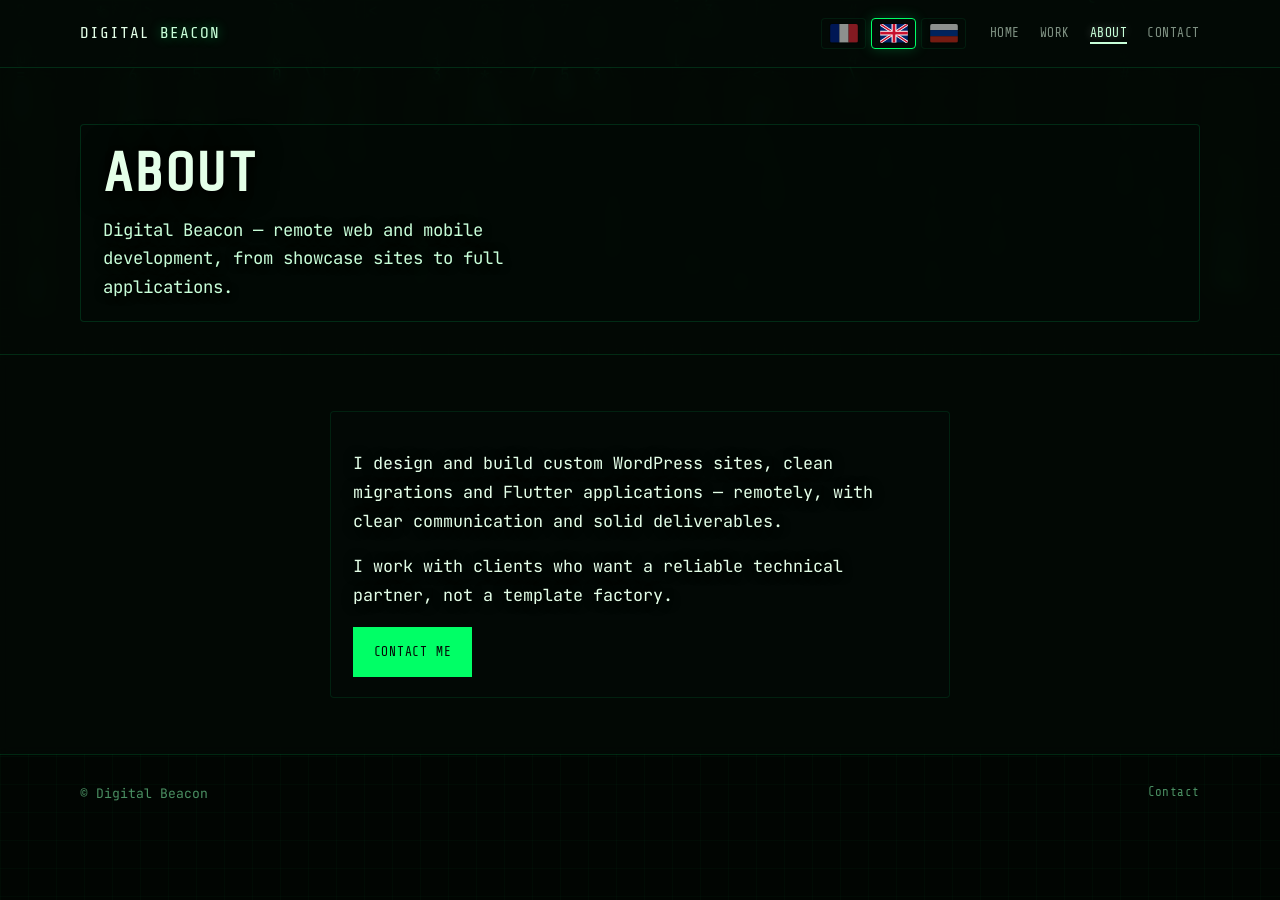
==== commit adb5e385: "Fix liens CSS/JS : retire backslash erroné avant ?v= Co-authored-by: Cursor <cursoragent@cursor.com>" ====
--- a/a-propos.html
+++ b/a-propos.html
@@ -8,8 +8,8 @@
   <link rel="preconnect" href="https://fonts.googleapis.com" />
   <link rel="preconnect" href="https://fonts.gstatic.com" crossorigin />
   <link href="https://fonts.googleapis.com/css2?family=JetBrains+Mono:wght@400;500;600;700&amp;family=Share+Tech+Mono&amp;display=swap" rel="stylesheet" />
-  <link rel="stylesheet" href="css/main.css\?v=20260815" />
-  <script src="js/mobile-persist.js\?v=20260815"></script>
+  <link rel="stylesheet" href="css/main.css?v=20260815" />
+  <script src="js/mobile-persist.js?v=20260815"></script>
 </head>
 <body data-page="about">
   <canvas id="matrix-canvas" class="matrix-canvas" aria-hidden="true"></canvas>
@@ -55,9 +55,9 @@
     </div>
   </footer>
 
-  <script src="js/i18n.js\?v=20260815" defer></script>
-  <script src="js/nav-menu.js\?v=20260815" defer></script>
-  <script src="js/matrix.js\?v=20260815" defer></script>
-  <script src="js/main.js\?v=20260815" defer></script>
+  <script src="js/i18n.js?v=20260815" defer></script>
+  <script src="js/nav-menu.js?v=20260815" defer></script>
+  <script src="js/matrix.js?v=20260815" defer></script>
+  <script src="js/main.js?v=20260815" defer></script>
 </body>
 </html>
--- a/css/main.css
+++ b/css/main.css
@@ -0,0 +1,1724 @@
+/* Phare numérique — matrix noir / blanc */
+/* Polices chargées via <link> dans le HTML (évite @import + cache) */
+
+:root {
+  --bg: #030a06;
+  --bg-2: #061510;
+  --paper: #e4ffe8;
+  --ink: #c8ffd9;
+  --ink-soft: #8fd4a8;
+  --muted: #4a8f62;
+  --matrix: #00ff66;
+  --matrix-bright: #b8ffcc;
+  --line: rgba(0, 255, 120, 0.14);
+  --glow: rgba(0, 255, 120, 0.45);
+  --max: 1120px;
+  --nav-h: 4.25rem;
+  --ease: cubic-bezier(0.22, 1, 0.36, 1);
+  --font-display: "Share Tech Mono", "JetBrains Mono", monospace;
+  --font-body: "JetBrains Mono", monospace;
+  --grid: 28px;
+}
+
+*,
+*::before,
+*::after {
+  box-sizing: border-box;
+}
+
+html {
+  scroll-behavior: smooth;
+  overflow-x: hidden;
+  max-width: 100%;
+}
+
+body {
+  margin: 0;
+  min-height: 100vh;
+  overflow-x: hidden;
+  max-width: 100%;
+  font-family: var(--font-body);
+  font-size: 1rem;
+  line-height: 1.6;
+  color: var(--paper);
+  background-color: var(--bg);
+  background-image:
+    linear-gradient(rgba(0, 255, 120, 0.07) 1px, transparent 1px),
+    linear-gradient(90deg, rgba(0, 255, 120, 0.07) 1px, transparent 1px);
+  background-size: var(--grid) var(--grid);
+}
+
+.matrix-canvas {
+  position: fixed;
+  inset: 0;
+  width: 100%;
+  max-width: 100%;
+  height: 100%;
+  z-index: -1;
+  pointer-events: none;
+  opacity: 0.68;
+}
+
+main {
+  position: relative;
+}
+
+img {
+  max-width: 100%;
+  display: block;
+}
+
+a {
+  color: inherit;
+  text-decoration-thickness: 1px;
+  text-underline-offset: 0.2em;
+  transition: color 0.2s var(--ease), opacity 0.2s var(--ease);
+}
+
+a:hover {
+  color: var(--ink);
+}
+
+:focus-visible {
+  outline: 2px solid var(--ink);
+  outline-offset: 3px;
+}
+
+.skip-link {
+  position: absolute;
+  left: 1rem;
+  top: -3rem;
+  background: var(--ink);
+  color: var(--bg);
+  padding: 0.5rem 0.75rem;
+  z-index: 100;
+}
+
+.skip-link:focus {
+  top: 1rem;
+}
+
+/* —— Nav —— */
+.site-header {
+  position: sticky;
+  top: 0;
+  z-index: 50;
+  height: var(--nav-h);
+  display: flex;
+  align-items: center;
+  border-bottom: 1px solid var(--line);
+  background: rgba(3, 10, 6, 0.9);
+  backdrop-filter: blur(10px);
+  overflow: visible;
+}
+
+.site-header__inner {
+  display: flex;
+  align-items: center;
+  justify-content: space-between;
+  gap: 1rem;
+  overflow: visible;
+  position: relative;
+}
+
+.site-header__inner,
+.wrap {
+  width: min(100% - 2.5rem, var(--max));
+  margin-inline: auto;
+}
+
+.brand {
+  font-family: var(--font-display);
+  font-weight: 400;
+  font-size: 1rem;
+  letter-spacing: 0.06em;
+  text-transform: uppercase;
+  text-decoration: none;
+}
+
+.lang-switch {
+  display: flex;
+  align-items: center;
+  gap: 0.35rem;
+  margin-left: auto;
+  margin-right: 0.5rem;
+}
+
+.lang-switch button {
+  display: inline-flex;
+  align-items: center;
+  justify-content: center;
+  border: 1px solid var(--line);
+  background: rgba(3, 10, 6, 0.85);
+  padding: 0.32rem 0.45rem;
+  line-height: 0;
+  cursor: pointer;
+  border-radius: 4px;
+  opacity: 0.55;
+  transition: opacity 0.2s var(--ease), border-color 0.2s var(--ease), box-shadow 0.2s var(--ease), transform 0.2s var(--ease);
+}
+
+.lang-switch .lang-flag {
+  display: block;
+  width: 1.75rem;
+  height: 1.15rem;
+  border-radius: 2px;
+  box-shadow: 0 0 0 1px rgba(0, 0, 0, 0.45);
+}
+
+.lang-switch button:hover {
+  opacity: 0.85;
+}
+
+.lang-switch button.is-active {
+  opacity: 1;
+  border-color: var(--matrix);
+  box-shadow: 0 0 14px rgba(0, 255, 120, 0.22);
+}
+
+.lang-switch button:focus-visible {
+  outline: 2px solid var(--ink);
+  outline-offset: 2px;
+}
+
+.brand__accent {
+  color: var(--ink);
+  text-shadow: 0 0 12px var(--glow);
+  animation: brand-accent-glow 4s ease-in-out infinite;
+}
+
+@keyframes brand-accent-glow {
+  0%, 100% { text-shadow: 0 0 10px rgba(0, 255, 120, 0.35); }
+  50% { text-shadow: 0 0 18px rgba(0, 255, 120, 0.65), 0 0 32px rgba(0, 255, 120, 0.2); }
+}
+
+@media (prefers-reduced-motion: reduce) {
+  .brand__accent {
+    animation: none;
+  }
+}
+
+.nav {
+  display: flex;
+  gap: 1.25rem;
+  font-family: var(--font-display);
+  font-size: 0.8rem;
+  letter-spacing: 0.04em;
+  text-transform: uppercase;
+}
+
+.nav a {
+  text-decoration: none;
+  opacity: 0.55;
+}
+
+.nav a:hover,
+.nav a[aria-current="page"] {
+  opacity: 1;
+  color: var(--ink);
+  text-shadow: 0 0 8px rgba(255, 255, 255, 0.35);
+}
+
+.nav a[aria-current="page"] {
+  box-shadow: inset 0 -2px 0 var(--ink);
+}
+
+.nav-toggle {
+  display: none;
+  border: 1px solid var(--line);
+  background: transparent;
+  color: var(--paper);
+  padding: 0.45rem 0.65rem;
+  font-family: var(--font-display);
+  font-size: 0.75rem;
+  cursor: pointer;
+}
+
+/* —— Hero —— */
+.hero {
+  position: relative;
+  min-height: calc(100vh - var(--nav-h));
+  display: flex;
+  align-items: end;
+  overflow: hidden;
+  isolation: isolate;
+}
+
+.hero__visual {
+  position: absolute;
+  inset: 0;
+  z-index: -1;
+  background:
+    linear-gradient(105deg, rgba(3, 10, 6, 0.88) 0%, rgba(3, 10, 6, 0.55) 45%, rgba(3, 10, 6, 0.25) 100%),
+    radial-gradient(ellipse at 85% 60%, rgba(0, 255, 120, 0.08), transparent 55%);
+  pointer-events: none;
+}
+
+.hero__visual::after {
+  display: none;
+}
+
+.hero__layout {
+  width: min(100% - 2.5rem, var(--max));
+  margin: 0 auto;
+  padding: 2.5rem 0 3rem;
+  display: grid;
+  grid-template-columns: 1fr min(34vw, 300px);
+  gap: clamp(1.5rem, 4vw, 3rem);
+  align-items: end;
+}
+
+.hero__content {
+  padding: 1rem 0 0.5rem;
+  min-width: 0;
+}
+
+.hero__portrait {
+  position: relative;
+  margin: 0;
+  align-self: end;
+  justify-self: end;
+  width: min(34vw, 300px);
+  height: min(68vh, 520px);
+}
+
+.hero__portrait-beam {
+  position: absolute;
+  left: -45%;
+  top: 8%;
+  width: 90%;
+  height: 75%;
+  background: linear-gradient(
+    118deg,
+    rgba(0, 255, 120, 0.4) 0%,
+    rgba(0, 255, 120, 0.1) 35%,
+    transparent 70%
+  );
+  filter: blur(18px);
+  transform: skewX(-8deg);
+  pointer-events: none;
+  z-index: 0;
+}
+
+.hero__portrait-frame {
+  position: relative;
+  width: 100%;
+  height: 100%;
+  overflow: hidden;
+  clip-path: polygon(18% 0, 100% 0, 100% 100%, 0 88%);
+  border-radius: 0 0 0 2.5rem;
+  box-shadow:
+    -12px 0 0 var(--matrix),
+    0 0 40px rgba(0, 255, 120, 0.25),
+    0 24px 48px rgba(0, 0, 0, 0.6);
+}
+
+.hero__portrait-frame::after {
+  content: "";
+  position: absolute;
+  inset: 0;
+  background: linear-gradient(
+    180deg,
+    transparent 55%,
+    rgba(0, 0, 0, 0.55) 100%
+  );
+  pointer-events: none;
+  z-index: 2;
+}
+
+.hero__portrait img {
+  width: 100%;
+  height: 100%;
+  object-fit: cover;
+  object-position: center 12%;
+  filter: contrast(1.12) grayscale(1);
+  transform: scale(1.02);
+  -webkit-mask-image: linear-gradient(
+    to bottom,
+    transparent 0%,
+    rgba(0, 0, 0, 0.45) 7%,
+    rgba(0, 0, 0, 0.85) 12%,
+    #000 20%,
+    #000 100%
+  );
+  mask-image: linear-gradient(
+    to bottom,
+    transparent 0%,
+    rgba(0, 0, 0, 0.45) 7%,
+    rgba(0, 0, 0, 0.85) 12%,
+    #000 20%,
+    #000 100%
+  );
+}
+
+.hero__portrait--gommage.is-gommage-running .hero__portrait-frame img {
+  opacity: 0;
+}
+
+.hero__portrait--gommage.is-gommage-done:not(.is-gommage-fallback) .hero__portrait-frame img {
+  opacity: 0;
+}
+
+.hero__portrait-gommage {
+  position: absolute;
+  inset: 0;
+  z-index: 3;
+  pointer-events: none;
+}
+
+@media (prefers-reduced-motion: reduce) {
+  .hero__portrait--gommage .hero__portrait-frame img {
+    opacity: 1;
+  }
+}
+
+.hero__brand {
+  position: relative;
+  isolation: isolate;
+  font-family: var(--font-display);
+  font-weight: 400;
+  font-size: clamp(2.4rem, 8vw, 4.8rem);
+  line-height: 1;
+  letter-spacing: 0.02em;
+  text-transform: uppercase;
+  margin: 0 0 1.25rem;
+  max-width: 14ch;
+  background-image: linear-gradient(
+    102deg,
+    var(--ink) 0%,
+    var(--ink) 36%,
+    var(--matrix-bright) 44%,
+    #f0fff4 50%,
+    var(--matrix-bright) 56%,
+    var(--ink) 64%,
+    var(--ink) 100%
+  );
+  background-size: 280% 100%;
+  background-position: 115% 0;
+  -webkit-background-clip: text;
+  background-clip: text;
+  -webkit-text-fill-color: transparent;
+  animation:
+    hero-phare-sweep 5.5s ease-in-out infinite,
+    hero-phare-glow 5.5s ease-in-out infinite;
+}
+
+.hero__brand::before {
+  content: "";
+  position: absolute;
+  left: -5%;
+  top: 42%;
+  width: 130%;
+  height: 55%;
+  background: linear-gradient(
+    108deg,
+    transparent 0%,
+    rgba(0, 255, 120, 0.04) 28%,
+    rgba(184, 255, 204, 0.22) 42%,
+    rgba(0, 255, 120, 0.12) 52%,
+    transparent 72%
+  );
+  filter: blur(14px);
+  transform-origin: 8% 50%;
+  animation: hero-phare-beam 5.5s ease-in-out infinite;
+  pointer-events: none;
+  z-index: -1;
+}
+
+.hero__brand em {
+  font-style: normal;
+  -webkit-text-fill-color: transparent;
+  color: inherit;
+  text-shadow: none;
+}
+
+@keyframes hero-phare-sweep {
+  0%, 18% { background-position: 115% 0; }
+  48%, 58% { background-position: -15% 0; }
+  82%, 100% { background-position: 115% 0; }
+}
+
+@keyframes hero-phare-glow {
+  0%, 20%, 80%, 100% {
+    filter: drop-shadow(0 0 14px rgba(0, 255, 120, 0.22));
+  }
+  50% {
+    filter:
+      drop-shadow(0 0 26px rgba(0, 255, 120, 0.55))
+      drop-shadow(0 0 48px rgba(0, 255, 120, 0.18));
+  }
+}
+
+@keyframes hero-phare-beam {
+  0%, 18% { opacity: 0.25; transform: rotate(-14deg) scaleX(0.65); }
+  48%, 58% { opacity: 1; transform: rotate(6deg) scaleX(1); }
+  82%, 100% { opacity: 0.25; transform: rotate(-14deg) scaleX(0.65); }
+}
+
+@media (prefers-reduced-motion: reduce) {
+  .hero__brand {
+    animation: none;
+    background: none;
+    -webkit-text-fill-color: var(--ink);
+    color: var(--ink);
+    filter: drop-shadow(0 0 14px rgba(0, 255, 120, 0.3));
+  }
+
+  .hero__brand::before {
+    animation: none;
+    opacity: 0.35;
+    transform: rotate(-6deg);
+  }
+
+  .hero__brand em {
+    -webkit-text-fill-color: var(--ink);
+    color: var(--ink);
+  }
+}
+
+.hero__title {
+  font-family: var(--font-body);
+  font-weight: 500;
+  font-size: clamp(1.1rem, 2.2vw, 1.45rem);
+  line-height: 1.35;
+  margin: 0 0 0.85rem;
+  max-width: 32ch;
+  color: var(--ink-soft);
+}
+
+.hero__lead {
+  margin: 0 0 1.75rem;
+  color: var(--muted);
+  max-width: 38ch;
+  font-size: 0.92rem;
+}
+
+.cta-row {
+  display: flex;
+  flex-wrap: wrap;
+  gap: 0.75rem 1rem;
+}
+
+.btn {
+  display: inline-flex;
+  align-items: center;
+  justify-content: center;
+  gap: 0.4rem;
+  font-family: var(--font-display);
+  font-size: 0.8rem;
+  letter-spacing: 0.06em;
+  text-transform: uppercase;
+  text-decoration: none;
+  padding: 0.85rem 1.25rem;
+  border: 1px solid transparent;
+  transition: transform 0.2s var(--ease), background 0.2s var(--ease), color 0.2s var(--ease), border-color 0.2s var(--ease), box-shadow 0.2s var(--ease);
+}
+
+.btn:hover {
+  transform: translateY(-2px);
+  color: inherit;
+}
+
+.btn--primary {
+  background: var(--matrix);
+  color: var(--bg);
+}
+
+.btn--primary:hover {
+  background: var(--matrix-bright);
+  color: var(--bg);
+  box-shadow: 0 0 24px rgba(0, 255, 120, 0.45);
+}
+
+.btn--ghost {
+  background: transparent;
+  border-color: rgba(0, 255, 120, 0.45);
+  color: var(--paper);
+}
+
+.btn--ghost:hover {
+  border-color: var(--matrix);
+  color: var(--matrix-bright);
+  box-shadow: 0 0 16px rgba(0, 255, 120, 0.25);
+}
+
+/* —— Reveal motion —— */
+.reveal {
+  opacity: 0;
+  transform: translateY(1.25rem);
+  transition: opacity 0.7s var(--ease), transform 0.7s var(--ease);
+}
+
+.reveal.is-in {
+  opacity: 1;
+  transform: none;
+}
+
+.hero .reveal:nth-child(1) { transition-delay: 0.05s; }
+.hero .reveal:nth-child(2) { transition-delay: 0.15s; }
+.hero .reveal:nth-child(3) { transition-delay: 0.25s; }
+.hero .reveal:nth-child(4) { transition-delay: 0.35s; }
+
+/* —— Page sections —— */
+.page-hero {
+  padding: 3.5rem 0 2rem;
+  border-bottom: 1px solid var(--line);
+  background: rgba(3, 10, 6, 0.82);
+  backdrop-filter: blur(8px);
+}
+
+.page-hero .wrap {
+  padding: 1.25rem 1.35rem;
+  background: rgba(3, 10, 6, 0.55);
+  border: 1px solid var(--line);
+  border-radius: 4px;
+}
+
+.page-hero h1 {
+  font-family: var(--font-display);
+  font-size: clamp(2.25rem, 5.5vw, 3.4rem);
+  letter-spacing: 0.04em;
+  text-transform: uppercase;
+  line-height: 1.05;
+  margin: 0 0 0.85rem;
+  color: var(--paper);
+  text-shadow:
+    0 0 28px rgba(0, 0, 0, 0.95),
+    0 2px 6px rgba(0, 0, 0, 0.85);
+}
+
+.page-hero p {
+  margin: 0;
+  color: var(--ink);
+  max-width: 50ch;
+  font-size: 1.08rem;
+  line-height: 1.65;
+  text-shadow: 0 1px 10px rgba(0, 0, 0, 0.9);
+}
+
+.section {
+  padding: 3.5rem 0;
+  background: rgba(3, 10, 6, 0.78);
+  backdrop-filter: blur(6px);
+}
+
+.section--tight {
+  padding: 2.5rem 0 4rem;
+  background: rgba(3, 10, 6, 0.78);
+  backdrop-filter: blur(6px);
+}
+
+.section .wrap,
+.section--tight .wrap {
+  padding: 1.25rem 1.35rem;
+  background: rgba(3, 10, 6, 0.5);
+  border: 1px solid rgba(0, 255, 120, 0.1);
+  border-radius: 4px;
+}
+
+.eyebrow {
+  font-family: var(--font-display);
+  font-size: 0.72rem;
+  letter-spacing: 0.12em;
+  text-transform: uppercase;
+  color: var(--ink-soft);
+  margin: 0 0 0.5rem;
+}
+
+/* —— Work list —— */
+.work-list {
+  list-style: none;
+  margin: 0;
+  padding: 0;
+}
+
+.work-item {
+  display: grid;
+  grid-template-columns: 4.5rem 1fr auto;
+  gap: 1rem 1.5rem;
+  align-items: baseline;
+  padding: 1.75rem 0;
+  border-bottom: 1px solid var(--line);
+  text-decoration: none;
+  color: inherit;
+}
+
+.work-item:hover .work-item__title {
+  color: var(--ink);
+  text-shadow: 0 0 10px rgba(255, 255, 255, 0.3);
+}
+
+.work-item__num {
+  font-family: var(--font-display);
+  font-size: 0.85rem;
+  color: var(--muted);
+}
+
+.work-item__title {
+  font-family: var(--font-display);
+  font-size: clamp(1.2rem, 3vw, 1.75rem);
+  letter-spacing: 0.03em;
+  text-transform: uppercase;
+  margin: 0 0 0.35rem;
+  transition: color 0.2s var(--ease), text-shadow 0.2s var(--ease);
+}
+
+/* Liens version mobile — accueil uniquement pour entrer, sortie si mode actif */
+.mobile-enter-link {
+  display: inline;
+}
+
+html.force-mobile .mobile-enter-link {
+  display: none;
+}
+
+.mobile-exit-link {
+  display: none;
+}
+
+html.force-mobile .mobile-exit-link {
+  display: inline;
+}
+
+.work-item__meta {
+  margin: 0;
+  color: var(--ink-soft);
+  font-size: 0.95rem;
+  max-width: 48ch;
+  text-shadow: 0 1px 8px rgba(0, 0, 0, 0.85);
+}
+
+.work-item__go {
+  font-family: var(--font-display);
+  font-size: 0.78rem;
+  letter-spacing: 0.06em;
+  text-transform: uppercase;
+  white-space: nowrap;
+  align-self: center;
+  opacity: 0.6;
+}
+
+.work-item:hover .work-item__go {
+  opacity: 1;
+}
+
+/* —— Case study —— */
+.case-kicker {
+  font-family: var(--font-display);
+  font-size: 0.88rem;
+  letter-spacing: 0.08em;
+  text-transform: uppercase;
+  color: var(--ink);
+  margin: 0 0 1rem;
+  text-shadow: 0 1px 8px rgba(0, 0, 0, 0.85);
+}
+
+.case-kicker a {
+  text-decoration: none;
+}
+
+.prose {
+  max-width: 62ch;
+}
+
+.prose h2 {
+  font-family: var(--font-display);
+  font-size: 1.38rem;
+  letter-spacing: 0.04em;
+  text-transform: uppercase;
+  margin: 2.25rem 0 0.85rem;
+  color: var(--paper);
+  text-shadow: 0 0 20px rgba(0, 0, 0, 0.9);
+}
+
+.prose p,
+.prose li {
+  color: var(--paper);
+  font-size: 1.05rem;
+  line-height: 1.72;
+  text-shadow: 0 1px 12px rgba(0, 0, 0, 0.88);
+}
+
+.prose code {
+  font-size: 0.88em;
+  color: var(--matrix-bright);
+  background: rgba(0, 255, 120, 0.08);
+  padding: 0.12em 0.35em;
+  border-radius: 3px;
+}
+
+.prose ul {
+  padding-left: 1.15rem;
+}
+
+.stack-tags {
+  display: flex;
+  flex-wrap: wrap;
+  gap: 0.5rem;
+  margin: 1rem 0 0;
+  padding: 0;
+  list-style: none;
+}
+
+.stack-tags li {
+  font-family: var(--font-display);
+  font-size: 0.7rem;
+  letter-spacing: 0.06em;
+  text-transform: uppercase;
+  padding: 0.35rem 0.65rem;
+  border: 1px solid var(--line);
+  background: rgba(255, 255, 255, 0.04);
+}
+
+.live-link {
+  display: inline-flex;
+  margin-top: 1.5rem;
+  font-family: var(--font-display);
+  font-size: 0.82rem;
+  letter-spacing: 0.06em;
+  text-transform: uppercase;
+  text-decoration: none;
+  color: var(--ink);
+}
+
+.live-link:hover {
+  text-shadow: 0 0 10px var(--glow);
+}
+
+/* —— Case study page (Meet'n'Sing…) —— */
+.case-page__hero {
+  background: rgba(3, 10, 6, 0.88);
+}
+
+.case-page__hero .wrap {
+  padding: 1.5rem 1.35rem;
+  background: rgba(3, 10, 6, 0.65);
+  border: 1px solid var(--line);
+  border-radius: 4px;
+}
+
+.case-page__hero h1 {
+  background: linear-gradient(120deg, var(--paper) 0%, var(--matrix-bright) 45%, #ff6ec7 100%);
+  -webkit-background-clip: text;
+  background-clip: text;
+  color: transparent;
+  filter: drop-shadow(0 2px 8px rgba(0, 0, 0, 0.95));
+}
+
+.case-page__hero > .wrap > p {
+  font-size: 1.1rem;
+  color: var(--ink);
+  line-height: 1.65;
+  text-shadow: 0 1px 10px rgba(0, 0, 0, 0.9);
+}
+
+.case-page__tags {
+  margin-top: 1.25rem;
+}
+
+.case-stats {
+  display: grid;
+  grid-template-columns: repeat(3, 1fr);
+  gap: 1rem;
+  padding: 1.25rem 1.35rem 2.5rem;
+  border-bottom: 1px solid var(--line);
+  background: rgba(3, 10, 6, 0.8);
+  backdrop-filter: blur(6px);
+  border: 1px solid rgba(0, 255, 120, 0.1);
+  border-radius: 4px;
+}
+
+.case-stats__item {
+  padding: 1rem 0.75rem;
+  border: 1px solid var(--line);
+  background: rgba(3, 10, 6, 0.72);
+  text-align: center;
+}
+
+.case-stats__num {
+  display: block;
+  font-family: var(--font-display);
+  font-size: clamp(1.4rem, 4vw, 2rem);
+  color: var(--matrix-bright);
+  letter-spacing: 0.04em;
+}
+
+.case-stats__label {
+  display: block;
+  margin-top: 0.35rem;
+  font-size: 0.82rem;
+  color: var(--ink);
+  letter-spacing: 0.04em;
+  text-transform: uppercase;
+  text-shadow: 0 1px 8px rgba(0, 0, 0, 0.85);
+}
+
+.case-feature {
+  padding: 2.5rem 0 1rem;
+  display: flex;
+  justify-content: center;
+  background: rgba(3, 10, 6, 0.75);
+  backdrop-filter: blur(6px);
+}
+
+.phone-frame {
+  margin: 0;
+  max-width: 280px;
+  position: relative;
+}
+
+.phone-frame img {
+  width: 100%;
+  border-radius: 1.35rem;
+  border: 2px solid rgba(255, 110, 199, 0.35);
+  box-shadow:
+    0 0 0 1px rgba(0, 255, 120, 0.2),
+    0 0 40px rgba(255, 110, 199, 0.15),
+    0 24px 48px rgba(0, 0, 0, 0.55);
+  transition: transform 0.35s var(--ease), box-shadow 0.35s var(--ease);
+}
+
+.phone-frame:hover img {
+  transform: translateY(-6px) scale(1.02);
+  box-shadow:
+    0 0 0 1px rgba(0, 255, 120, 0.35),
+    0 0 50px rgba(255, 110, 199, 0.25),
+    0 32px 56px rgba(0, 0, 0, 0.6);
+}
+
+.phone-frame figcaption {
+  margin-top: 0.85rem;
+  font-size: 0.92rem;
+  color: var(--ink);
+  text-align: center;
+  line-height: 1.45;
+  text-shadow: 0 1px 10px rgba(0, 0, 0, 0.9);
+}
+
+.phone-frame figcaption strong {
+  color: var(--matrix-bright);
+  font-family: var(--font-display);
+  font-weight: 400;
+  letter-spacing: 0.04em;
+}
+
+.phone-frame--hero {
+  max-width: min(72vw, 320px);
+}
+
+.phone-frame--hero figcaption {
+  font-family: var(--font-display);
+  font-size: 0.78rem;
+  letter-spacing: 0.08em;
+  text-transform: uppercase;
+  color: var(--muted);
+}
+
+/* Captures bureau complètes — recadrage haut/bas (chrome + barre des tâches) */
+.shot-frame {
+  margin: 0 auto;
+  max-width: min(95vw, 820px);
+  overflow: hidden;
+  border-radius: 6px;
+  border: 1px solid var(--line);
+  box-shadow:
+    0 0 0 1px rgba(0, 255, 120, 0.15),
+    0 20px 40px rgba(0, 0, 0, 0.45);
+  background: rgba(3, 10, 6, 0.9);
+}
+
+.shot-frame img {
+  display: block;
+  width: 100%;
+  height: auto;
+  clip-path: inset(7.5% 0 9.5% 0);
+  transform: scale(1.06);
+  transform-origin: center center;
+}
+
+.shot-frame figcaption {
+  margin-top: 0.85rem;
+  font-size: 0.92rem;
+  color: var(--ink);
+  text-align: center;
+  line-height: 1.45;
+  text-shadow: 0 1px 10px rgba(0, 0, 0, 0.9);
+}
+
+.shot-frame figcaption strong {
+  color: var(--matrix-bright);
+  font-family: var(--font-display);
+  font-weight: 400;
+  letter-spacing: 0.04em;
+}
+
+/* Horloge Houriez — capture détourée (PNG alpha) */
+.horloge-frame {
+  margin: 0 auto;
+  max-width: min(92vw, 440px);
+  text-align: center;
+}
+
+.horloge-frame img {
+  display: block;
+  width: 100%;
+  height: auto;
+  filter: drop-shadow(0 18px 42px rgba(0, 0, 0, 0.55))
+    drop-shadow(0 0 28px rgba(0, 255, 120, 0.12));
+  transition: transform 0.35s ease, filter 0.35s ease;
+}
+
+.horloge-frame:hover img {
+  transform: translateY(-6px) scale(1.02);
+  filter: drop-shadow(0 22px 48px rgba(0, 0, 0, 0.6))
+    drop-shadow(0 0 36px rgba(255, 110, 199, 0.18));
+}
+
+.horloge-frame figcaption {
+  margin-top: 0.85rem;
+  font-size: 0.92rem;
+  color: var(--ink);
+  font-family: var(--font-display);
+  letter-spacing: 0.06em;
+  text-transform: uppercase;
+  text-shadow: 0 1px 10px rgba(0, 0, 0, 0.9);
+}
+
+.horloge-frame--hero {
+  max-width: min(88vw, 460px);
+}
+
+.case-gallery-note {
+  margin: 0 0 1.75rem;
+  font-size: 0.82rem;
+  color: var(--ink-soft);
+  line-height: 1.5;
+  font-style: italic;
+}
+
+.case-gallery .shot-frame {
+  max-width: 100%;
+  width: min(100%, 820px);
+  justify-self: center;
+}
+
+html.force-mobile .case-gallery .shot-frame {
+  width: min(92vw, 820px);
+}
+
+@media (max-width: 760px) {
+  .case-gallery .shot-frame {
+    width: min(92vw, 820px);
+  }
+}
+
+.case-gallery-section {
+  padding-top: 1rem;
+  background: rgba(3, 10, 6, 0.78);
+  backdrop-filter: blur(6px);
+}
+
+.case-gallery-section .wrap {
+  padding: 1.25rem 1.35rem;
+  background: rgba(3, 10, 6, 0.5);
+  border: 1px solid rgba(0, 255, 120, 0.1);
+  border-radius: 4px;
+}
+
+.case-gallery__title {
+  font-family: var(--font-display);
+  font-size: 1.25rem;
+  letter-spacing: 0.04em;
+  text-transform: uppercase;
+  margin: 0 0 2rem;
+  text-shadow: 0 0 20px rgba(0, 0, 0, 0.9);
+}
+
+.case-gallery {
+  display: grid;
+  grid-template-columns: repeat(auto-fill, minmax(220px, 1fr));
+  gap: 2rem 1.5rem;
+  align-items: start;
+}
+
+.case-gallery .phone-frame {
+  max-width: 100%;
+  justify-self: center;
+  width: min(100%, 260px);
+}
+
+@media (max-width: 760px) {
+  .case-stats {
+    grid-template-columns: 1fr;
+  }
+
+  .case-gallery {
+    grid-template-columns: 1fr;
+    gap: 2.5rem;
+  }
+
+  .case-gallery .phone-frame {
+    width: min(85vw, 280px);
+    margin-inline: auto;
+  }
+
+  /* Captures toujours visibles — pas bloquées par reveal */
+  .case-page .case-gallery-section .phone-frame.reveal,
+  .case-page .case-gallery-section .shot-frame.reveal {
+    opacity: 1;
+    transform: none;
+  }
+}
+
+html.force-mobile .case-gallery {
+  grid-template-columns: 1fr;
+  gap: 2.5rem;
+}
+
+html.force-mobile .case-gallery .phone-frame {
+  width: min(85vw, 280px);
+  margin-inline: auto;
+}
+
+html.force-mobile .case-page .case-gallery-section .phone-frame.reveal,
+html.force-mobile .case-page .case-gallery-section .shot-frame.reveal {
+  opacity: 1;
+  transform: none;
+}
+
+/* —— About / contact —— */
+.split {
+  display: grid;
+  grid-template-columns: 1.1fr 0.9fr;
+  gap: 3rem;
+  align-items: start;
+}
+
+.panel {
+  padding: 1.5rem;
+  border: 1px solid var(--line);
+  background: rgba(255, 255, 255, 0.03);
+}
+
+.panel h2 {
+  font-family: var(--font-display);
+  font-size: 1rem;
+  letter-spacing: 0.04em;
+  text-transform: uppercase;
+  margin: 0 0 0.75rem;
+}
+
+.panel p {
+  margin: 0 0 0.75rem;
+  color: var(--ink-soft);
+  font-size: 0.92rem;
+}
+
+.panel p:last-child {
+  margin-bottom: 0;
+}
+
+.contact-mail {
+  font-family: var(--font-display);
+  font-size: clamp(1rem, 3vw, 1.4rem);
+  text-decoration: none;
+  letter-spacing: 0.04em;
+}
+
+.contact-list {
+  list-style: none;
+  margin: 1.5rem 0 0;
+  padding: 0;
+}
+
+.contact-list li {
+  padding: 0.65rem 0;
+  border-top: 1px solid var(--line);
+  font-family: var(--font-display);
+  font-size: 0.88rem;
+  letter-spacing: 0.03em;
+}
+
+.contact-list a {
+  text-decoration: none;
+  display: flex;
+  justify-content: space-between;
+  gap: 1rem;
+}
+
+/* —— Footer —— */
+.site-footer {
+  margin-top: auto;
+  border-top: 1px solid var(--line);
+  padding: 1.75rem 0;
+  font-size: 0.82rem;
+  color: var(--muted);
+}
+
+.site-footer__inner {
+  width: min(100% - 2.5rem, var(--max));
+  margin-inline: auto;
+  display: flex;
+  flex-wrap: wrap;
+  justify-content: space-between;
+  gap: 0.75rem 1.5rem;
+  align-items: center;
+}
+
+.site-footer__links {
+  display: flex;
+  flex-wrap: wrap;
+  gap: 1rem 1.25rem;
+}
+
+.site-footer a {
+  text-decoration: none;
+  font-family: var(--font-display);
+  font-size: 0.78rem;
+  letter-spacing: 0.04em;
+}
+
+/* —— Home strip —— */
+.home-strip {
+  padding: 3rem 0 4rem;
+  border-top: 1px solid var(--line);
+  background: rgba(0, 0, 0, 0.25);
+}
+
+.home-strip h2 {
+  font-family: var(--font-display);
+  font-size: 1.25rem;
+  letter-spacing: 0.04em;
+  text-transform: uppercase;
+  margin: 0 0 1.5rem;
+}
+
+/* —— Mobile nav escalier (Fruchart §8bis) —— */
+@keyframes phNavUnfold {
+  from {
+    max-height: 0;
+    padding-top: 0;
+    padding-bottom: 0;
+    margin-bottom: 0;
+    transform: translateY(-10px);
+    overflow: hidden;
+  }
+  to {
+    max-height: 52px;
+    padding-top: 0.55rem;
+    padding-bottom: 0.55rem;
+    margin-bottom: 6px;
+    transform: translateY(0);
+    overflow: hidden;
+  }
+}
+
+@keyframes phNavFold {
+  from {
+    max-height: 52px;
+    padding-top: 0.55rem;
+    padding-bottom: 0.55rem;
+    margin-bottom: 6px;
+    transform: translateY(0);
+    overflow: hidden;
+  }
+  to {
+    max-height: 0;
+    padding-top: 0;
+    padding-bottom: 0;
+    margin-bottom: 0;
+    transform: translateY(-10px);
+    overflow: hidden;
+  }
+}
+
+.nav-bar {
+  position: relative;
+  flex-shrink: 0;
+  z-index: 2;
+}
+
+/* Menu ouvert — au-dessus de tout le contenu (Fruchart §8bis) */
+body.nav-menu-open .site-header {
+  z-index: 100050;
+  isolation: isolate;
+  overflow: visible;
+}
+
+body.nav-menu-open .site-header__inner {
+  z-index: 100051;
+  overflow: visible;
+}
+
+body.nav-menu-open .nav-bar {
+  z-index: 100052;
+  isolation: isolate;
+}
+
+body.nav-menu-open .lang-switch {
+  z-index: 100052;
+}
+
+body.nav-menu-open .nav.is-open,
+body.nav-menu-open .nav[data-menu-state="opening"],
+body.nav-menu-open .nav[data-menu-state="closing"] {
+  z-index: 100060;
+}
+
+body.nav-menu-open .nav a {
+  position: relative;
+  z-index: 100061;
+}
+
+/* backdrop-filter sur le contenu = couche GPU au-dessus du menu sticky */
+body.nav-menu-open .page-hero,
+body.nav-menu-open .section,
+body.nav-menu-open .section--tight,
+body.nav-menu-open .case-stats,
+body.nav-menu-open .case-gallery-section,
+body.nav-menu-open .case-feature {
+  backdrop-filter: none;
+}
+
+@media (max-width: 760px) {
+  .nav-toggle {
+    display: inline-flex;
+  }
+
+  .nav-bar {
+    position: relative;
+  }
+
+  .nav {
+    position: absolute;
+    top: calc(100% + 6px);
+    right: 0;
+    left: auto;
+    flex-direction: column;
+    align-items: flex-end;
+    gap: 0;
+    min-width: 0;
+    width: max-content;
+    max-width: min(calc(100vw - 24px), 280px);
+    padding: 0;
+    background: transparent;
+    border: none;
+    display: none;
+    z-index: 100060;
+  }
+
+  .nav.is-open {
+    display: flex;
+  }
+
+  .nav a {
+    display: block;
+    width: max-content;
+    min-width: 118px;
+    max-width: calc(100vw - 48px);
+    align-self: flex-end;
+    text-align: center;
+    padding: 0.55rem 0.85rem;
+    margin-bottom: 6px;
+    border: 1px solid var(--matrix);
+    background: rgba(3, 10, 6, 0.98);
+    box-shadow: 0 0 14px rgba(0, 255, 120, 0.18);
+    opacity: 1;
+    position: relative;
+    z-index: 100061;
+  }
+
+  .nav a[aria-current="page"] {
+    box-shadow: 0 0 16px rgba(0, 255, 120, 0.35);
+    border-color: var(--matrix-bright);
+  }
+
+  .nav a:nth-child(1) { margin-right: 0; }
+  .nav a:nth-child(2) { margin-right: 12px; }
+  .nav a:nth-child(3) { margin-right: 24px; }
+  .nav a:nth-child(4) { margin-right: 36px; }
+
+  .nav[data-menu-state="opening"] a {
+    overflow: hidden;
+    pointer-events: none;
+    animation: phNavUnfold 0.34s ease both;
+  }
+
+  .nav[data-menu-state="opening"] a:nth-child(1) { animation-delay: 0.04s; }
+  .nav[data-menu-state="opening"] a:nth-child(2) { animation-delay: 0.08s; }
+  .nav[data-menu-state="opening"] a:nth-child(3) { animation-delay: 0.12s; }
+  .nav[data-menu-state="opening"] a:nth-child(4) { animation-delay: 0.16s; }
+
+  .nav[data-menu-state="open"] a {
+    max-height: none;
+    overflow: visible;
+    transform: none;
+    animation: none;
+    pointer-events: auto;
+    cursor: pointer;
+  }
+
+  .nav[data-menu-state="closing"] a {
+    pointer-events: none;
+    animation: phNavFold 0.34s ease both;
+  }
+
+  .nav[data-menu-state="closing"] a:nth-child(4) { animation-delay: 0.04s; }
+  .nav[data-menu-state="closing"] a:nth-child(3) { animation-delay: 0.08s; }
+  .nav[data-menu-state="closing"] a:nth-child(2) { animation-delay: 0.12s; }
+  .nav[data-menu-state="closing"] a:nth-child(1) { animation-delay: 0.16s; }
+
+  .work-item {
+    grid-template-columns: 2.5rem 1fr;
+  }
+
+  .work-item__go {
+    grid-column: 2;
+  }
+
+  .split {
+    grid-template-columns: 1fr;
+    gap: 1.5rem;
+  }
+
+  .hero__layout {
+    grid-template-columns: 1fr;
+    padding-bottom: 2rem;
+  }
+
+  .hero__portrait {
+    order: -1;
+    width: min(72vw, 260px);
+    height: min(96vw, 340px);
+    justify-self: start;
+    margin-bottom: 0.5rem;
+  }
+
+  .hero__portrait::after {
+    content: "";
+    position: absolute;
+    inset: 0;
+    z-index: 4;
+    pointer-events: none;
+    background:
+      linear-gradient(
+        to left,
+        var(--bg) 0%,
+        rgba(3, 10, 6, 0.72) 5%,
+        rgba(3, 10, 6, 0.2) 11%,
+        transparent 19%
+      ),
+      linear-gradient(
+        128deg,
+        var(--bg) 0%,
+        rgba(3, 10, 6, 0.62) 7%,
+        rgba(3, 10, 6, 0.16) 13%,
+        transparent 21%
+      ),
+      linear-gradient(
+        180deg,
+        var(--bg) 0%,
+        rgba(3, 10, 6, 0.68) 5%,
+        rgba(3, 10, 6, 0.22) 11%,
+        rgba(3, 10, 6, 0.05) 17%,
+        transparent 23%
+      );
+  }
+
+  .hero__portrait-frame {
+    clip-path: polygon(11% 0, 100% 0, 100% 100%, 0 91%);
+    border-radius: 0 0 0 1.75rem;
+    box-shadow:
+      -8px 0 0 var(--matrix),
+      0 0 24px rgba(0, 255, 120, 0.2),
+      0 16px 32px rgba(0, 0, 0, 0.5);
+  }
+
+  .hero__portrait img {
+    object-position: center 26%;
+    -webkit-mask-image:
+      linear-gradient(to left, transparent 0%, rgba(0, 0, 0, 0.45) 4%, #000 13%, #000 100%),
+      linear-gradient(128deg, transparent 0%, rgba(0, 0, 0, 0.3) 7%, #000 17%, #000 100%),
+      linear-gradient(to bottom, transparent 0%, rgba(0, 0, 0, 0.45) 4%, #000 15%, #000 100%);
+    -webkit-mask-composite: source-in;
+    mask-image:
+      linear-gradient(to left, transparent 0%, rgba(0, 0, 0, 0.45) 4%, #000 13%, #000 100%),
+      linear-gradient(128deg, transparent 0%, rgba(0, 0, 0, 0.3) 7%, #000 17%, #000 100%),
+      linear-gradient(to bottom, transparent 0%, rgba(0, 0, 0, 0.45) 4%, #000 15%, #000 100%);
+    mask-composite: intersect;
+  }
+
+  .hero__content {
+    padding-top: 0;
+    padding-bottom: 0;
+  }
+
+  .hero {
+    overflow: hidden;
+  }
+
+  .hero__portrait-beam {
+    left: -25%;
+    width: 75%;
+  }
+
+  .matrix-canvas {
+    opacity: 0.62;
+  }
+}
+
+/* force-mobile — même menu escalier que @media mobile */
+html.force-mobile .nav-toggle {
+  display: inline-flex;
+}
+
+html.force-mobile .nav-bar {
+  position: relative;
+}
+
+html.force-mobile .nav {
+  position: absolute;
+  top: calc(100% + 6px);
+  right: 0;
+  left: auto;
+  flex-direction: column;
+  align-items: flex-end;
+  gap: 0;
+  min-width: 0;
+  width: max-content;
+  max-width: min(calc(100vw - 24px), 280px);
+  padding: 0;
+  background: transparent;
+  border: none;
+  display: none;
+  z-index: 100060;
+}
+
+html.force-mobile .nav.is-open {
+  display: flex;
+}
+
+html.force-mobile .nav a {
+  display: block;
+  width: max-content;
+  min-width: 118px;
+  max-width: calc(100vw - 48px);
+  align-self: flex-end;
+  text-align: center;
+  padding: 0.55rem 0.85rem;
+  margin-bottom: 6px;
+  border: 1px solid var(--matrix);
+  background: rgba(3, 10, 6, 0.98);
+  box-shadow: 0 0 14px rgba(0, 255, 120, 0.18);
+  opacity: 1;
+  position: relative;
+  z-index: 100061;
+}
+
+html.force-mobile .nav a[aria-current="page"] {
+  box-shadow: 0 0 16px rgba(0, 255, 120, 0.35);
+  border-color: var(--matrix-bright);
+}
+
+html.force-mobile .nav a:nth-child(1) { margin-right: 0; }
+html.force-mobile .nav a:nth-child(2) { margin-right: 12px; }
+html.force-mobile .nav a:nth-child(3) { margin-right: 24px; }
+html.force-mobile .nav a:nth-child(4) { margin-right: 36px; }
+
+html.force-mobile .nav[data-menu-state="opening"] a {
+  overflow: hidden;
+  pointer-events: none;
+  animation: phNavUnfold 0.34s ease both;
+}
+
+html.force-mobile .nav[data-menu-state="opening"] a:nth-child(1) { animation-delay: 0.04s; }
+html.force-mobile .nav[data-menu-state="opening"] a:nth-child(2) { animation-delay: 0.08s; }
+html.force-mobile .nav[data-menu-state="opening"] a:nth-child(3) { animation-delay: 0.12s; }
+html.force-mobile .nav[data-menu-state="opening"] a:nth-child(4) { animation-delay: 0.16s; }
+
+html.force-mobile .nav[data-menu-state="open"] a {
+  max-height: none;
+  overflow: visible;
+  transform: none;
+  animation: none;
+  pointer-events: auto;
+  cursor: pointer;
+}
+
+html.force-mobile .nav[data-menu-state="closing"] a {
+  pointer-events: none;
+  animation: phNavFold 0.34s ease both;
+}
+
+html.force-mobile .nav[data-menu-state="closing"] a:nth-child(4) { animation-delay: 0.04s; }
+html.force-mobile .nav[data-menu-state="closing"] a:nth-child(3) { animation-delay: 0.08s; }
+html.force-mobile .nav[data-menu-state="closing"] a:nth-child(2) { animation-delay: 0.12s; }
+html.force-mobile .nav[data-menu-state="closing"] a:nth-child(1) { animation-delay: 0.16s; }
+
+html.force-mobile .work-item {
+  grid-template-columns: 2.5rem 1fr;
+}
+
+html.force-mobile .work-item__go {
+  grid-column: 2;
+}
+
+html.force-mobile .split {
+  grid-template-columns: 1fr;
+  gap: 1.5rem;
+}
+
+html.force-mobile .hero__layout {
+  grid-template-columns: 1fr;
+  padding-bottom: 2rem;
+}
+
+html.force-mobile .hero__portrait {
+  order: -1;
+  width: min(72vw, 260px);
+  height: min(96vw, 340px);
+  justify-self: start;
+  margin-bottom: 0.5rem;
+}
+
+html.force-mobile .hero__portrait::after {
+  content: "";
+  position: absolute;
+  inset: 0;
+  z-index: 4;
+  pointer-events: none;
+  background:
+    linear-gradient(
+      to left,
+      var(--bg) 0%,
+      rgba(3, 10, 6, 0.72) 5%,
+      rgba(3, 10, 6, 0.2) 11%,
+      transparent 19%
+    ),
+    linear-gradient(
+      128deg,
+      var(--bg) 0%,
+      rgba(3, 10, 6, 0.62) 7%,
+      rgba(3, 10, 6, 0.16) 13%,
+      transparent 21%
+    ),
+    linear-gradient(
+      180deg,
+      var(--bg) 0%,
+      rgba(3, 10, 6, 0.68) 5%,
+      rgba(3, 10, 6, 0.22) 11%,
+      rgba(3, 10, 6, 0.05) 17%,
+      transparent 23%
+    );
+}
+
+html.force-mobile .hero__portrait-frame {
+  clip-path: polygon(11% 0, 100% 0, 100% 100%, 0 91%);
+  border-radius: 0 0 0 1.75rem;
+  box-shadow:
+    -8px 0 0 var(--matrix),
+    0 0 24px rgba(0, 255, 120, 0.2),
+    0 16px 32px rgba(0, 0, 0, 0.5);
+}
+
+html.force-mobile .hero__portrait img {
+  object-position: center 26%;
+  -webkit-mask-image:
+    linear-gradient(to left, transparent 0%, rgba(0, 0, 0, 0.45) 4%, #000 13%, #000 100%),
+    linear-gradient(128deg, transparent 0%, rgba(0, 0, 0, 0.3) 7%, #000 17%, #000 100%),
+    linear-gradient(to bottom, transparent 0%, rgba(0, 0, 0, 0.45) 4%, #000 15%, #000 100%);
+  -webkit-mask-composite: source-in;
+  mask-image:
+    linear-gradient(to left, transparent 0%, rgba(0, 0, 0, 0.45) 4%, #000 13%, #000 100%),
+    linear-gradient(128deg, transparent 0%, rgba(0, 0, 0, 0.3) 7%, #000 17%, #000 100%),
+    linear-gradient(to bottom, transparent 0%, rgba(0, 0, 0, 0.45) 4%, #000 15%, #000 100%);
+  mask-composite: intersect;
+}
+
+html.force-mobile .hero__content {
+  padding-top: 0;
+  padding-bottom: 0;
+}
+
+html.force-mobile .matrix-canvas {
+  opacity: 0.62;
+  left: 0;
+  right: 0;
+  width: 100%;
+  max-width: 100%;
+  transform: none;
+}
+
+html.force-mobile .hero__brand {
+  font-size: clamp(2rem, 11vw, 3.2rem);
+}
+
+html.force-mobile .hero {
+  overflow: hidden;
+}
+
+html.force-mobile .hero__portrait-beam {
+  display: none;
+}
+
+html.force-mobile .site-header,
+html.force-mobile .site-header__inner {
+  overflow: visible;
+}
+
+html.force-mobile .site-header,
+html.force-mobile main,
+html.force-mobile .home-strip,
+html.force-mobile .site-footer {
+  max-width: 100%;
+}
+
+html.force-mobile .hero__layout,
+html.force-mobile .wrap,
+html.force-mobile .site-header__inner {
+  width: min(100% - 1.5rem, var(--max));
+  max-width: 100%;
+}
+
+html.force-mobile body {
+  overflow-x: hidden;
+  max-width: 100%;
+  width: 100%;
+  margin: 0;
+  box-shadow: none;
+  position: relative;
+}
+
+@media (min-width: 761px) {
+  html.force-mobile body {
+    max-width: 480px;
+    margin-inline: auto;
+    box-shadow: 0 0 0 1px var(--line);
+  }
+
+  html.force-mobile .matrix-canvas {
+    left: 50%;
+    right: auto;
+    width: 480px;
+    max-width: 480px;
+    transform: translateX(-50%);
+  }
+}
+
+@media (prefers-reduced-motion: reduce) {
+  html { scroll-behavior: auto; }
+  .reveal {
+    opacity: 1;
+    transform: none;
+    transition: none;
+  }
+  .btn:hover {
+    transform: none;
+  }
+  .nav[data-menu-state="opening"] a,
+  .nav[data-menu-state="closing"] a,
+  html.force-mobile .nav[data-menu-state="opening"] a,
+  html.force-mobile .nav[data-menu-state="closing"] a {
+    animation: none !important;
+  }
+}
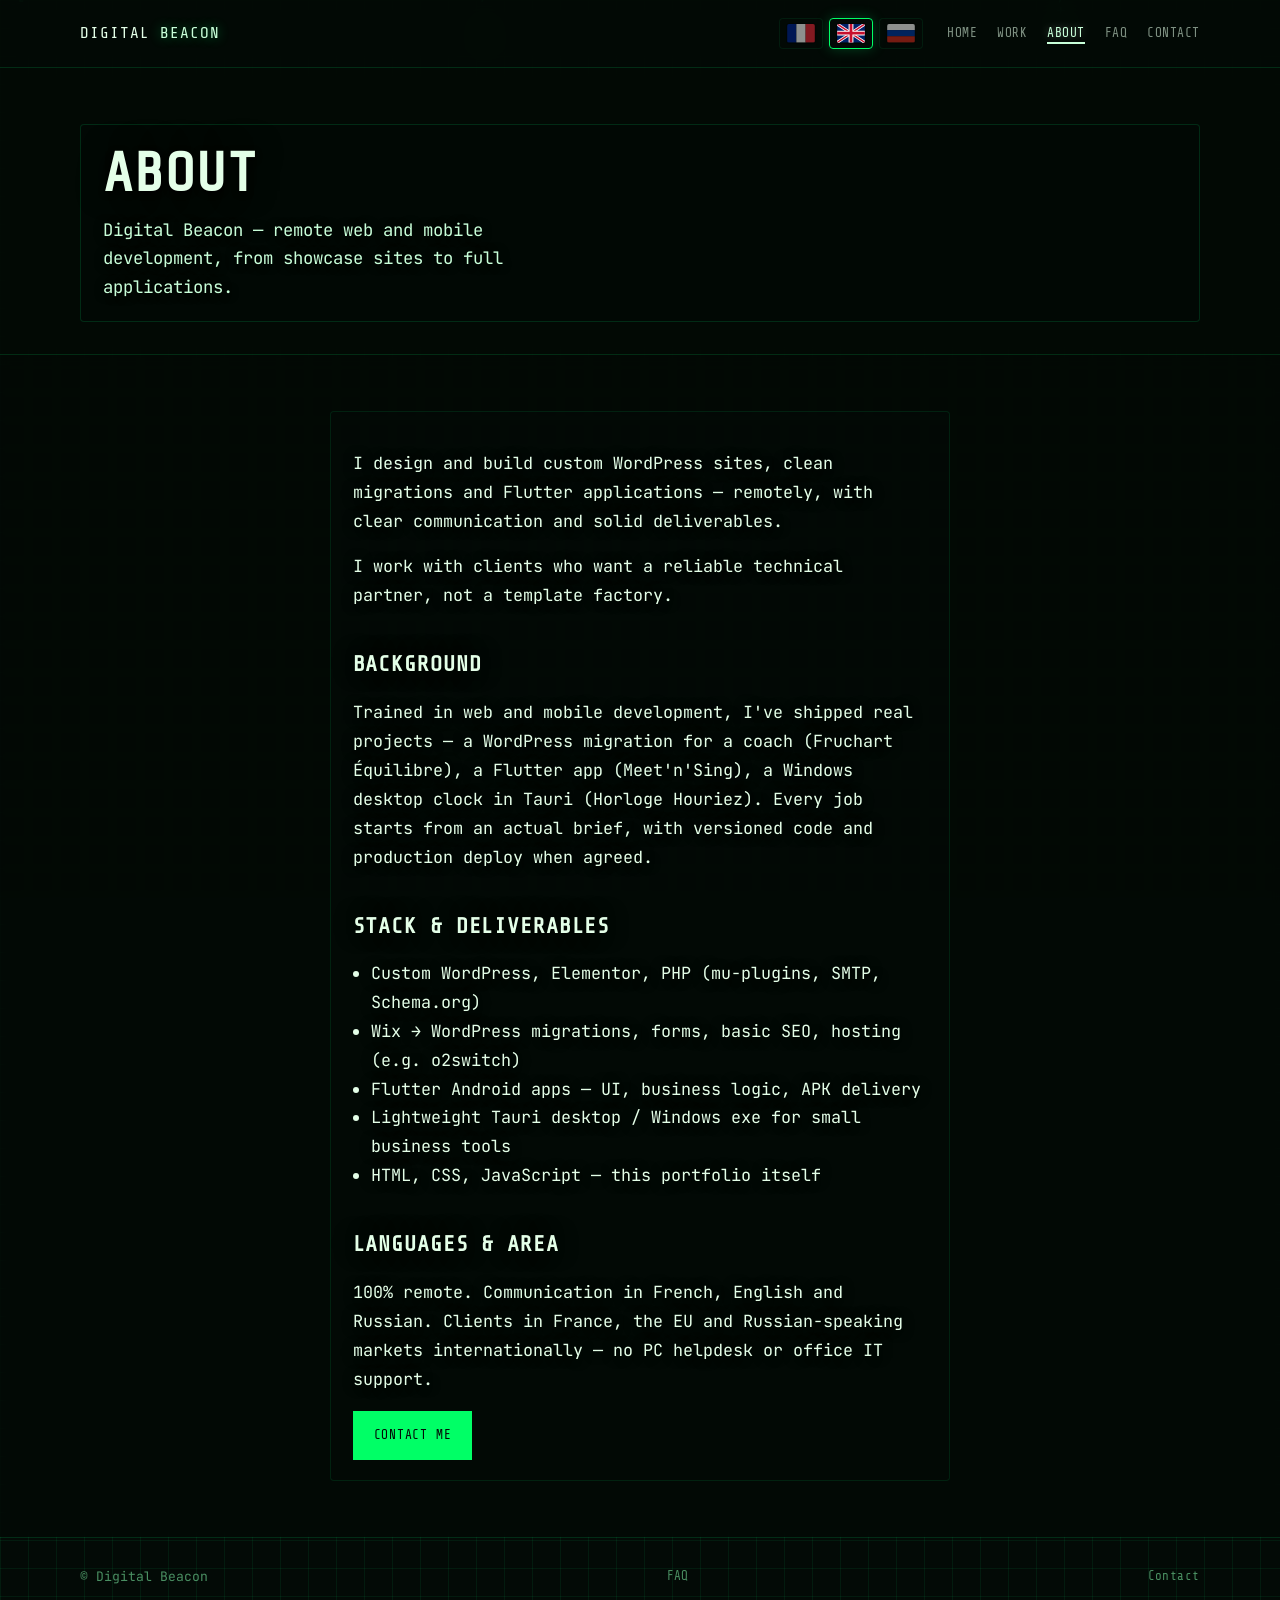
==== commit d3a08eaa: "FAQ, accueil situations et a propos enrichi pour la vitrine live. Ajoute la page FAQ (FR/EN/RU), le " ====
--- a/a-propos.html
+++ b/a-propos.html
@@ -3,13 +3,15 @@
 <head>
   <meta charset="utf-8" />
   <meta name="viewport" content="width=device-width, initial-scale=1" />
+  <link rel="icon" href="/assets/favicon.svg" type="image/svg+xml" />
+  <link rel="apple-touch-icon" href="/assets/apple-touch-icon.png" />
   <title>À propos — Phare numérique</title>
-  <meta name="description" content="Développeur web &amp; mobile à distance — WordPress, Flutter." />
+  <meta name="description" content="Développeur web &amp; mobile à distance — WordPress, Flutter, remote FR/EN/RU." />
   <link rel="preconnect" href="https://fonts.googleapis.com" />
   <link rel="preconnect" href="https://fonts.gstatic.com" crossorigin />
   <link href="https://fonts.googleapis.com/css2?family=JetBrains+Mono:wght@400;500;600;700&amp;family=Share+Tech+Mono&amp;display=swap" rel="stylesheet" />
-  <link rel="stylesheet" href="css/main.css?v=20260815" />
-  <script src="js/mobile-persist.js?v=20260815"></script>
+  <link rel="stylesheet" href="css/main.css?v=20260826" />
+  <script src="js/mobile-persist.js?v=20260826"></script>
 </head>
 <body data-page="about">
   <canvas id="matrix-canvas" class="matrix-canvas" aria-hidden="true"></canvas>
@@ -24,6 +26,7 @@
           <a href="index.html" data-i18n="nav.home">Accueil</a>
           <a href="travaux.html" data-i18n="nav.works">Travaux</a>
           <a href="a-propos.html" aria-current="page" data-i18n="nav.about">À propos</a>
+          <a href="faq.html" data-i18n="nav.faq">FAQ</a>
           <a href="contact.html" data-i18n="nav.contact">Contact</a>
         </nav>
       </div>
@@ -42,6 +45,22 @@
       <div class="wrap prose reveal">
         <p data-i18n="about.p1">Je conçois et développe des sites WordPress sur mesure, des migrations propres et des applications Flutter — en remote, avec un dialogue clair et des livrables qui tiennent la route.</p>
         <p data-i18n="about.p2">Je travaille avec des clients qui veulent un interlocuteur technique fiable, pas une usine à templates.</p>
+
+        <h2 data-i18n="about.h2.path">Parcours</h2>
+        <p data-i18n="about.p3">Formé au développement web et mobile, j'ai livré des projets concrets — migration WordPress pour un coach (Fruchart Équilibre), application Flutter (Meet'n'Sing), horloge bureau Windows en Tauri (Horloge Houriez). Chaque dossier part d'un brief réel, avec du code versionné et une mise en prod quand c'est prévu.</p>
+
+        <h2 data-i18n="about.h2.stack">Stack &amp; livrables</h2>
+        <ul>
+          <li data-i18n="about.stack1">WordPress sur mesure, Elementor, PHP (mu-plugins, SMTP, Schema.org)</li>
+          <li data-i18n="about.stack2">Migrations Wix → WordPress, formulaires, SEO de base, hébergement (ex. o2switch)</li>
+          <li data-i18n="about.stack3">Applications Android Flutter — interface, logique métier, livraison APK</li>
+          <li data-i18n="about.stack4">Desktop léger Tauri / exe Windows pour petits outils métier</li>
+          <li data-i18n="about.stack5">HTML, CSS, JavaScript — ce portfolio lui-même</li>
+        </ul>
+
+        <h2 data-i18n="about.h2.zone">Langues &amp; zone</h2>
+        <p data-i18n="about.p4">100 % remote. Échanges en français, anglais et russe. Clients en France, Union européenne et russophones à l'international — pas de dépannage PC ni assistance bureautique.</p>
+
         <a class="btn btn--primary" href="contact.html" data-i18n="index.cta.contact">Me contacter</a>
       </div>
     </section>
@@ -50,14 +69,15 @@
   <footer class="site-footer">
     <div class="site-footer__inner">
       <span data-i18n="common.footerShort">© Phare numérique</span>
+      <a href="faq.html" data-i18n="common.faqLink">FAQ</a>
       <a href="contact.html" data-i18n="common.contactLink">Contact</a>
       <a href="index.html" class="mobile-exit-link" data-clear-mobile data-i18n="common.desktopVersion">Version bureau</a>
     </div>
   </footer>
 
-  <script src="js/i18n.js?v=20260815" defer></script>
-  <script src="js/nav-menu.js?v=20260815" defer></script>
-  <script src="js/matrix.js?v=20260815" defer></script>
-  <script src="js/main.js?v=20260815" defer></script>
+  <script src="js/i18n.js?v=20260826" defer></script>
+  <script src="js/nav-menu.js?v=20260826" defer></script>
+  <script src="js/matrix.js?v=20260826" defer></script>
+  <script src="js/main.js?v=20260826" defer></script>
 </body>
 </html>
--- a/css/main.css
+++ b/css/main.css
@@ -1337,6 +1337,7 @@
   .nav a:nth-child(2) { margin-right: 12px; }
   .nav a:nth-child(3) { margin-right: 24px; }
   .nav a:nth-child(4) { margin-right: 36px; }
+  .nav a:nth-child(5) { margin-right: 48px; }
 
   .nav[data-menu-state="opening"] a {
     overflow: hidden;
@@ -1348,6 +1349,7 @@
   .nav[data-menu-state="opening"] a:nth-child(2) { animation-delay: 0.08s; }
   .nav[data-menu-state="opening"] a:nth-child(3) { animation-delay: 0.12s; }
   .nav[data-menu-state="opening"] a:nth-child(4) { animation-delay: 0.16s; }
+  .nav[data-menu-state="opening"] a:nth-child(5) { animation-delay: 0.20s; }
 
   .nav[data-menu-state="open"] a {
     max-height: none;
@@ -1363,10 +1365,11 @@
     animation: phNavFold 0.34s ease both;
   }
 
-  .nav[data-menu-state="closing"] a:nth-child(4) { animation-delay: 0.04s; }
-  .nav[data-menu-state="closing"] a:nth-child(3) { animation-delay: 0.08s; }
-  .nav[data-menu-state="closing"] a:nth-child(2) { animation-delay: 0.12s; }
-  .nav[data-menu-state="closing"] a:nth-child(1) { animation-delay: 0.16s; }
+  .nav[data-menu-state="closing"] a:nth-child(5) { animation-delay: 0.04s; }
+  .nav[data-menu-state="closing"] a:nth-child(4) { animation-delay: 0.08s; }
+  .nav[data-menu-state="closing"] a:nth-child(3) { animation-delay: 0.12s; }
+  .nav[data-menu-state="closing"] a:nth-child(2) { animation-delay: 0.16s; }
+  .nav[data-menu-state="closing"] a:nth-child(1) { animation-delay: 0.20s; }
 
   .work-item {
     grid-template-columns: 2.5rem 1fr;
@@ -1524,6 +1527,7 @@
 html.force-mobile .nav a:nth-child(2) { margin-right: 12px; }
 html.force-mobile .nav a:nth-child(3) { margin-right: 24px; }
 html.force-mobile .nav a:nth-child(4) { margin-right: 36px; }
+html.force-mobile .nav a:nth-child(5) { margin-right: 48px; }
 
 html.force-mobile .nav[data-menu-state="opening"] a {
   overflow: hidden;
@@ -1535,6 +1539,7 @@
 html.force-mobile .nav[data-menu-state="opening"] a:nth-child(2) { animation-delay: 0.08s; }
 html.force-mobile .nav[data-menu-state="opening"] a:nth-child(3) { animation-delay: 0.12s; }
 html.force-mobile .nav[data-menu-state="opening"] a:nth-child(4) { animation-delay: 0.16s; }
+html.force-mobile .nav[data-menu-state="opening"] a:nth-child(5) { animation-delay: 0.20s; }
 
 html.force-mobile .nav[data-menu-state="open"] a {
   max-height: none;
@@ -1550,10 +1555,11 @@
   animation: phNavFold 0.34s ease both;
 }
 
-html.force-mobile .nav[data-menu-state="closing"] a:nth-child(4) { animation-delay: 0.04s; }
-html.force-mobile .nav[data-menu-state="closing"] a:nth-child(3) { animation-delay: 0.08s; }
-html.force-mobile .nav[data-menu-state="closing"] a:nth-child(2) { animation-delay: 0.12s; }
-html.force-mobile .nav[data-menu-state="closing"] a:nth-child(1) { animation-delay: 0.16s; }
+html.force-mobile .nav[data-menu-state="closing"] a:nth-child(5) { animation-delay: 0.04s; }
+html.force-mobile .nav[data-menu-state="closing"] a:nth-child(4) { animation-delay: 0.08s; }
+html.force-mobile .nav[data-menu-state="closing"] a:nth-child(3) { animation-delay: 0.12s; }
+html.force-mobile .nav[data-menu-state="closing"] a:nth-child(2) { animation-delay: 0.16s; }
+html.force-mobile .nav[data-menu-state="closing"] a:nth-child(1) { animation-delay: 0.20s; }
 
 html.force-mobile .work-item {
   grid-template-columns: 2.5rem 1fr;
@@ -1722,3 +1728,555 @@
     animation: none !important;
   }
 }
+
+/* —— Tarifs —— */
+.pricing-grid {
+  display: grid;
+  gap: 1.25rem;
+  grid-template-columns: 1fr;
+}
+
+@media (min-width: 720px) {
+  .pricing-grid {
+    grid-template-columns: repeat(3, 1fr);
+    align-items: stretch;
+  }
+}
+
+.pricing-card {
+  margin: 0;
+  padding: 1.5rem 1.35rem 1.65rem;
+  border: 1px solid var(--line);
+  border-radius: 0.35rem;
+  background: rgba(3, 10, 6, 0.72);
+  box-shadow: 0 0 0 1px rgba(0, 0, 0, 0.35);
+  display: flex;
+  flex-direction: column;
+  transition: border-color 0.25s var(--ease), box-shadow 0.25s var(--ease), transform 0.25s var(--ease);
+}
+
+.pricing-card:hover {
+  border-color: rgba(0, 255, 120, 0.35);
+  box-shadow:
+    0 0 0 1px rgba(0, 255, 120, 0.2),
+    0 12px 36px rgba(0, 0, 0, 0.45);
+  transform: translateY(-4px);
+}
+
+.pricing-card--featured {
+  border-color: rgba(255, 110, 199, 0.45);
+  background: rgba(8, 14, 10, 0.88);
+  box-shadow:
+    0 0 0 1px rgba(255, 110, 199, 0.25),
+    0 0 28px rgba(0, 255, 120, 0.08);
+}
+
+.pricing-card--featured:hover {
+  border-color: rgba(255, 110, 199, 0.6);
+  box-shadow:
+    0 0 0 1px rgba(255, 110, 199, 0.35),
+    0 16px 40px rgba(0, 0, 0, 0.5);
+}
+
+.pricing-card__kicker {
+  margin: 0 0 0.5rem;
+  font-family: var(--font-display);
+  font-size: 0.72rem;
+  letter-spacing: 0.12em;
+  text-transform: uppercase;
+  color: var(--muted);
+}
+
+.pricing-card--featured .pricing-card__kicker {
+  color: var(--matrix-bright);
+}
+
+.pricing-card__title {
+  margin: 0 0 0.85rem;
+  font-family: var(--font-display);
+  font-size: 1.15rem;
+  font-weight: 400;
+  letter-spacing: 0.04em;
+  text-transform: uppercase;
+  color: var(--paper);
+}
+
+.pricing-card__price {
+  margin: 0;
+  font-size: 0.88rem;
+  color: var(--ink-soft);
+  line-height: 1.3;
+}
+
+.pricing-card__price strong {
+  display: block;
+  margin-top: 0.15rem;
+  font-family: var(--font-display);
+  font-size: 1.85rem;
+  font-weight: 400;
+  letter-spacing: 0.02em;
+  color: var(--matrix-bright);
+}
+
+.pricing-card__unit {
+  margin: 0.35rem 0 1rem;
+  font-size: 0.82rem;
+  color: var(--muted);
+}
+
+.pricing-card__desc {
+  margin: 0 0 1rem;
+  font-size: 0.92rem;
+  color: var(--ink);
+  line-height: 1.5;
+  flex-grow: 1;
+}
+
+.pricing-card__list {
+  margin: 0;
+  padding: 0;
+  list-style: none;
+  border-top: 1px solid var(--line);
+  padding-top: 0.85rem;
+}
+
+.pricing-card__list li {
+  position: relative;
+  padding-left: 1rem;
+  margin-bottom: 0.45rem;
+  font-size: 0.85rem;
+  color: var(--ink-soft);
+  line-height: 1.45;
+}
+
+.pricing-card__list li::before {
+  content: "›";
+  position: absolute;
+  left: 0;
+  color: var(--matrix);
+}
+
+.pricing-details {
+  display: grid;
+  gap: 2rem;
+}
+
+@media (min-width: 720px) {
+  .pricing-details {
+    grid-template-columns: 1fr 1fr;
+    gap: 2.5rem;
+  }
+}
+
+.pricing-details__col h2 {
+  margin-top: 0;
+}
+
+/* ——— Contact form ——— */
+
+.contact-layout {
+  max-width: 36rem;
+}
+
+.contact-form__filter {
+  margin: 0 0 1.75rem;
+  padding: 0.85rem 1rem;
+  font-size: 0.92rem;
+  line-height: 1.55;
+  color: var(--ink-soft);
+  border: 1px solid rgba(0, 255, 136, 0.22);
+  border-radius: 2px;
+  background: rgba(0, 12, 8, 0.55);
+  text-shadow: 0 1px 10px rgba(0, 0, 0, 0.85);
+}
+
+.contact-form {
+  display: grid;
+  gap: 1.25rem;
+}
+
+.contact-form__honeypot {
+  position: absolute;
+  left: -9999px;
+  width: 1px;
+  height: 1px;
+  opacity: 0;
+  pointer-events: none;
+}
+
+.form-field {
+  display: grid;
+  gap: 0.45rem;
+}
+
+.form-field label {
+  font-family: var(--font-display);
+  font-size: 0.78rem;
+  letter-spacing: 0.12em;
+  text-transform: uppercase;
+  color: var(--matrix-bright);
+  text-shadow: 0 0 16px rgba(0, 255, 136, 0.25);
+}
+
+.contact-form input[type="text"],
+.contact-form input[type="email"],
+.contact-form select,
+.contact-form textarea {
+  width: 100%;
+  min-height: 2.85rem;
+  padding: 0.65rem 0.85rem;
+  font-family: var(--font-body);
+  font-size: 1rem;
+  line-height: 1.45;
+  color: var(--paper);
+  background: rgba(0, 8, 6, 0.72);
+  border: 1px solid rgba(0, 255, 136, 0.28);
+  border-radius: 2px;
+  box-shadow: inset 0 0 24px rgba(0, 0, 0, 0.35);
+  transition: border-color 0.2s var(--ease), box-shadow 0.2s var(--ease);
+}
+
+.contact-form textarea {
+  min-height: 8.5rem;
+  resize: vertical;
+}
+
+.contact-form select {
+  cursor: pointer;
+  appearance: none;
+  background-image:
+    linear-gradient(45deg, transparent 50%, var(--matrix) 50%),
+    linear-gradient(135deg, var(--matrix) 50%, transparent 50%);
+  background-position:
+    calc(100% - 1.15rem) calc(50% - 0.2rem),
+    calc(100% - 0.75rem) calc(50% - 0.2rem);
+  background-size: 6px 6px, 6px 6px;
+  background-repeat: no-repeat;
+  padding-right: 2.25rem;
+}
+
+.contact-form input:focus,
+.contact-form select:focus,
+.contact-form textarea:focus {
+  outline: none;
+  border-color: var(--matrix-bright);
+  box-shadow:
+    inset 0 0 24px rgba(0, 0, 0, 0.35),
+    0 0 0 2px rgba(0, 255, 136, 0.18);
+}
+
+.contact-form input:invalid:not(:placeholder-shown):not(:focus),
+.contact-form textarea:invalid:not(:placeholder-shown):not(:focus) {
+  border-color: rgba(255, 120, 120, 0.55);
+}
+
+.contact-form__submit {
+  justify-self: start;
+  margin-top: 0.35rem;
+  min-height: 2.85rem;
+  padding-inline: 1.35rem;
+  cursor: pointer;
+}
+
+.contact-form__trust {
+  margin: 0;
+  font-size: 0.88rem;
+  color: var(--ink-soft);
+  line-height: 1.5;
+}
+
+.contact-form__alt {
+  margin: 2rem 0 0;
+  font-size: 0.95rem;
+  color: var(--ink-soft);
+}
+
+.contact-form__success {
+  padding: 1.25rem 1rem;
+  border: 1px solid rgba(0, 255, 136, 0.45);
+  border-radius: 2px;
+  background: rgba(0, 24, 16, 0.65);
+  box-shadow: 0 0 28px rgba(0, 255, 136, 0.12);
+}
+
+.contact-form__success-lead {
+  margin: 0;
+  font-size: 1.05rem;
+  color: var(--paper);
+  line-height: 1.6;
+  text-shadow: 0 1px 12px rgba(0, 0, 0, 0.88);
+}
+
+.section--contact {
+  padding-top: 0;
+}
+
+.contact-form__warn {
+  margin: 0 0 1.25rem;
+  padding: 0.85rem 1rem;
+  font-size: 0.88rem;
+  line-height: 1.55;
+  color: #ffc9a8;
+  border: 1px solid rgba(255, 160, 80, 0.45);
+  border-radius: 2px;
+  background: rgba(32, 12, 4, 0.72);
+}
+
+.contact-confirm {
+  padding: 1.5rem 0 0.5rem;
+}
+
+.contact-confirm__eyebrow {
+  margin: 0 0 0.65rem;
+  font-family: var(--font-display);
+  font-size: 0.78rem;
+  letter-spacing: 0.14em;
+  text-transform: uppercase;
+  color: var(--matrix-bright);
+}
+
+.contact-confirm__title {
+  margin: 0 0 1rem;
+  font-family: var(--font-display);
+  font-size: clamp(1.65rem, 4vw, 2.15rem);
+  letter-spacing: 0.03em;
+  text-transform: uppercase;
+  color: var(--paper);
+  text-shadow: 0 0 24px rgba(0, 255, 136, 0.2);
+}
+
+.contact-confirm__lead,
+.contact-confirm__note {
+  margin: 0 0 1rem;
+  font-size: 1.05rem;
+  line-height: 1.65;
+  color: var(--paper);
+  text-shadow: 0 1px 12px rgba(0, 0, 0, 0.88);
+}
+
+.contact-confirm__note {
+  color: var(--ink-soft);
+  font-size: 0.95rem;
+}
+
+.contact-confirm__actions {
+  margin-top: 1.75rem;
+}
+
+.contact-form__error {
+  margin: 0.5rem 0 0;
+  font-size: 0.88rem;
+  line-height: 1.5;
+  color: #ffb4a8;
+}
+
+.contact-form__submit:disabled {
+  opacity: 0.45;
+  cursor: not-allowed;
+  transform: none;
+  box-shadow: none;
+}
+
+/* ——— Situations (accueil) ——— */
+
+.section--situations {
+  padding-top: 0;
+}
+
+.situations-title {
+  margin: 0 0 1.75rem;
+  font-family: var(--font-display);
+  font-size: clamp(1.35rem, 3.5vw, 1.75rem);
+  letter-spacing: 0.04em;
+  text-transform: uppercase;
+  color: var(--paper);
+  text-shadow: 0 0 20px rgba(0, 0, 0, 0.9);
+}
+
+.situations-grid {
+  list-style: none;
+  margin: 0;
+  padding: 0;
+  display: grid;
+  gap: 1.15rem;
+  grid-template-columns: 1fr;
+}
+
+@media (min-width: 640px) {
+  .situations-grid {
+    grid-template-columns: repeat(2, 1fr);
+    gap: 1.25rem;
+  }
+}
+
+.situation-card {
+  margin: 0;
+  padding: 1.35rem 1.25rem 1.45rem;
+  border: 1px solid var(--line);
+  border-radius: 0.35rem;
+  background: rgba(3, 10, 6, 0.72);
+  display: flex;
+  flex-direction: column;
+  transition: border-color 0.25s var(--ease), box-shadow 0.25s var(--ease), transform 0.25s var(--ease);
+}
+
+.situation-card:hover {
+  border-color: rgba(0, 255, 120, 0.35);
+  box-shadow: 0 12px 36px rgba(0, 0, 0, 0.45);
+  transform: translateY(-4px);
+}
+
+.situation-card__title {
+  margin: 0 0 0.65rem;
+  font-family: var(--font-display);
+  font-size: 1rem;
+  letter-spacing: 0.06em;
+  text-transform: uppercase;
+  color: var(--paper);
+}
+
+.situation-card__desc {
+  margin: 0 0 1rem;
+  flex: 1;
+  font-size: 0.95rem;
+  line-height: 1.6;
+  color: var(--ink-soft);
+}
+
+.situation-card__link {
+  font-family: var(--font-display);
+  font-size: 0.78rem;
+  letter-spacing: 0.1em;
+  text-transform: uppercase;
+  text-decoration: none;
+  color: var(--matrix-bright);
+}
+
+.situation-card__link:hover {
+  text-decoration: underline;
+}
+
+/* ——— CTA accueil ——— */
+
+.home-cta {
+  text-align: center;
+  padding-bottom: 3.5rem;
+}
+
+.home-cta__title {
+  margin: 0 0 0.75rem;
+  font-family: var(--font-display);
+  font-size: clamp(1.35rem, 3.5vw, 1.85rem);
+  letter-spacing: 0.04em;
+  text-transform: uppercase;
+  color: var(--paper);
+}
+
+.home-cta__lead {
+  margin: 0 0 1.5rem;
+  font-size: 1.05rem;
+  line-height: 1.65;
+  color: var(--ink-soft);
+  max-width: 36ch;
+  margin-left: auto;
+  margin-right: auto;
+}
+
+/* ——— FAQ ——— */
+
+.section--faq {
+  padding-top: 0;
+  padding-bottom: 3rem;
+}
+
+.faq-title {
+  margin: 0 0 1.25rem;
+  font-family: var(--font-display);
+  font-size: clamp(1.2rem, 3vw, 1.5rem);
+  letter-spacing: 0.04em;
+  text-transform: uppercase;
+  color: var(--paper);
+}
+
+.faq-list {
+  display: grid;
+  gap: 0.65rem;
+}
+
+.faq-item {
+  border: 1px solid rgba(0, 255, 136, 0.22);
+  border-radius: 2px;
+  background: rgba(0, 12, 8, 0.55);
+}
+
+.faq-item summary {
+  padding: 0.85rem 1rem;
+  font-family: var(--font-display);
+  font-size: 0.82rem;
+  letter-spacing: 0.06em;
+  text-transform: uppercase;
+  color: var(--paper);
+  cursor: pointer;
+  list-style: none;
+}
+
+.faq-item summary::-webkit-details-marker {
+  display: none;
+}
+
+.faq-item summary::after {
+  content: "+";
+  float: right;
+  color: var(--matrix-bright);
+  font-weight: 600;
+}
+
+.faq-item[open] summary::after {
+  content: "−";
+}
+
+.faq-item summary:hover {
+  color: var(--matrix-bright);
+}
+
+.faq-item p {
+  margin: 0;
+  padding: 0 1rem 1rem;
+  font-size: 0.95rem;
+  line-height: 1.65;
+  color: var(--ink-soft);
+}
+
+.contact-faq-link {
+  margin: 0 0 1.25rem;
+  font-size: 0.92rem;
+}
+
+.contact-faq-link a {
+  color: var(--matrix-bright);
+  text-decoration: none;
+}
+
+.contact-faq-link a:hover {
+  text-decoration: underline;
+}
+
+.faq-cta {
+  margin: 2rem 0 0;
+  text-align: center;
+}
+
+@media (max-width: 760px) {
+  .contact-form input[type="text"],
+  .contact-form input[type="email"],
+  .contact-form select,
+  .contact-form textarea {
+    font-size: 16px;
+  }
+
+  .contact-form__submit {
+    width: 100%;
+    justify-self: stretch;
+    text-align: center;
+  }
+}
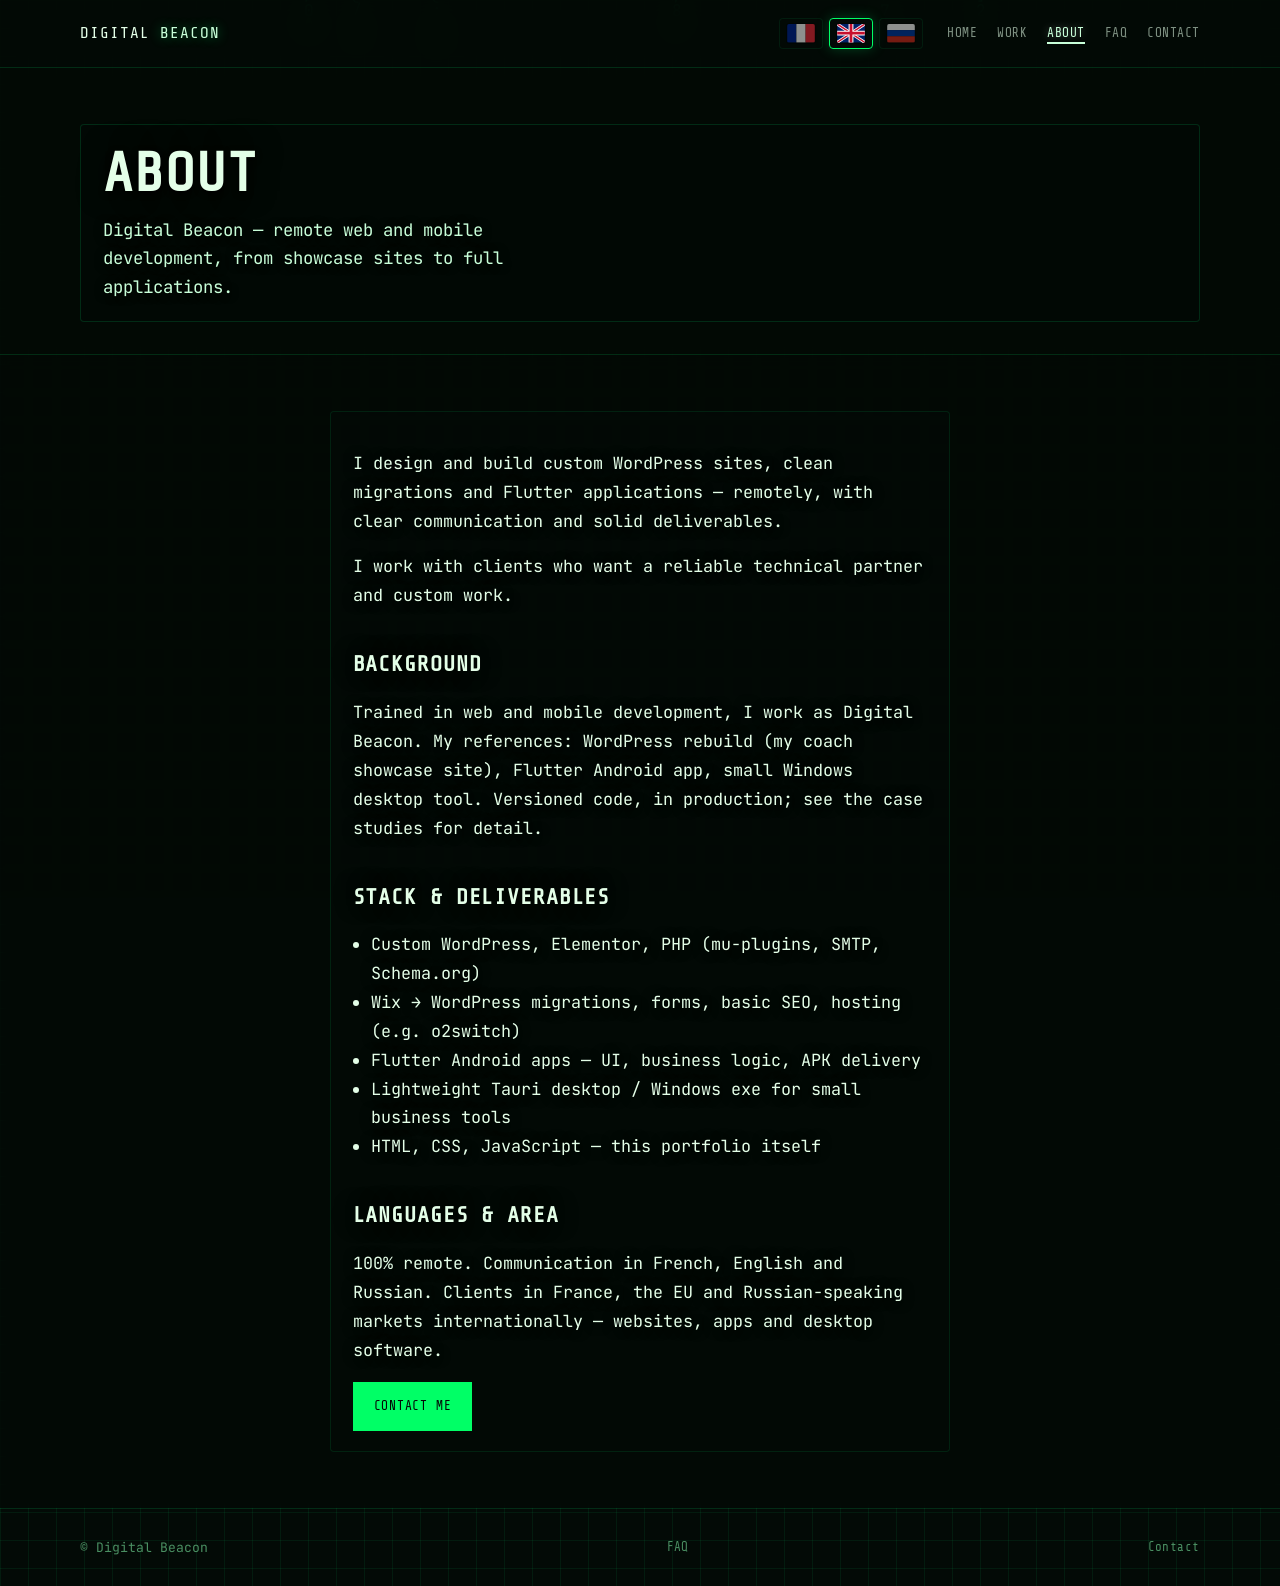
==== commit b3b42b20: "Textes accueil, FAQ, a propos et copywriting positif. Hero, parcours honnete, FAQ depannage conserve" ====
--- a/a-propos.html
+++ b/a-propos.html
@@ -44,10 +44,10 @@
     <section class="section">
       <div class="wrap prose reveal">
         <p data-i18n="about.p1">Je conçois et développe des sites WordPress sur mesure, des migrations propres et des applications Flutter — en remote, avec un dialogue clair et des livrables qui tiennent la route.</p>
-        <p data-i18n="about.p2">Je travaille avec des clients qui veulent un interlocuteur technique fiable, pas une usine à templates.</p>
+        <p data-i18n="about.p2">Je travaille avec des clients qui veulent un interlocuteur technique fiable et du sur mesure.</p>
 
         <h2 data-i18n="about.h2.path">Parcours</h2>
-        <p data-i18n="about.p3">Formé au développement web et mobile, j'ai livré des projets concrets — migration WordPress pour un coach (Fruchart Équilibre), application Flutter (Meet'n'Sing), horloge bureau Windows en Tauri (Horloge Houriez). Chaque dossier part d'un brief réel, avec du code versionné et une mise en prod quand c'est prévu.</p>
+        <p data-i18n="about.p3">Formé au développement web et mobile, je travaille sous Phare numérique. Mes références : refonte WordPress (mon site vitrine coach), application Android Flutter, petit logiciel bureau Windows. Code versionné, livré en prod ; le détail est dans les études de cas.</p>
 
         <h2 data-i18n="about.h2.stack">Stack &amp; livrables</h2>
         <ul>
@@ -59,7 +59,7 @@
         </ul>
 
         <h2 data-i18n="about.h2.zone">Langues &amp; zone</h2>
-        <p data-i18n="about.p4">100 % remote. Échanges en français, anglais et russe. Clients en France, Union européenne et russophones à l'international — pas de dépannage PC ni assistance bureautique.</p>
+        <p data-i18n="about.p4">100 % remote. Échanges en français, anglais et russe. Clients en France, Union européenne et russophones à l'international — sites, apps et logiciels bureau.</p>
 
         <a class="btn btn--primary" href="contact.html" data-i18n="index.cta.contact">Me contacter</a>
       </div>
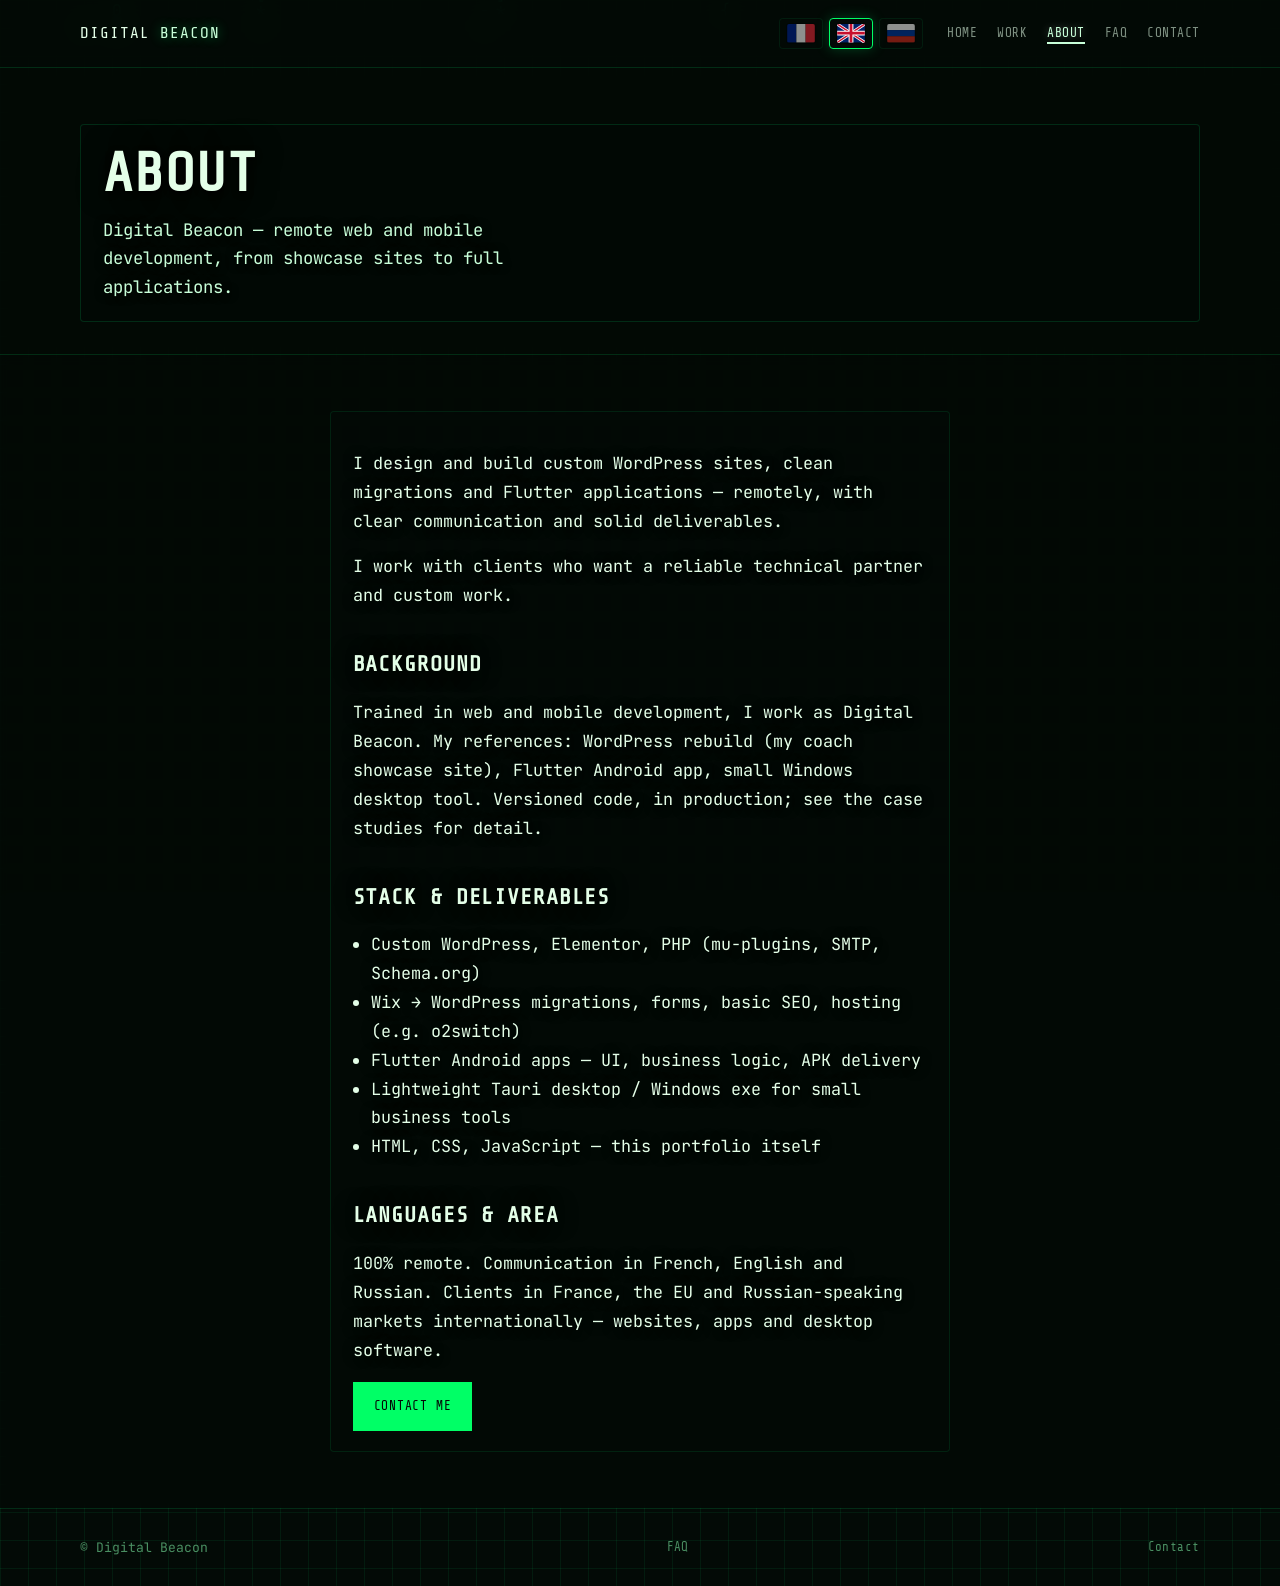
==== commit fa623440: "Migration URL vers phare-numerique.github.io. FormSubmit, og:image, README et cache-bust v=20260811." ====
--- a/a-propos.html
+++ b/a-propos.html
@@ -1,4 +1,4 @@
-<!DOCTYPE html>
+﻿<!DOCTYPE html>
 <html lang="fr">
 <head>
   <meta charset="utf-8" />
@@ -10,8 +10,8 @@
   <link rel="preconnect" href="https://fonts.googleapis.com" />
   <link rel="preconnect" href="https://fonts.gstatic.com" crossorigin />
   <link href="https://fonts.googleapis.com/css2?family=JetBrains+Mono:wght@400;500;600;700&amp;family=Share+Tech+Mono&amp;display=swap" rel="stylesheet" />
-  <link rel="stylesheet" href="css/main.css?v=20260826" />
-  <script src="js/mobile-persist.js?v=20260826"></script>
+  <link rel="stylesheet" href="css/main.css?v=20260811" />
+  <script src="js/mobile-persist.js?v=20260811"></script>
 </head>
 <body data-page="about">
   <canvas id="matrix-canvas" class="matrix-canvas" aria-hidden="true"></canvas>
@@ -75,9 +75,9 @@
     </div>
   </footer>
 
-  <script src="js/i18n.js?v=20260826" defer></script>
-  <script src="js/nav-menu.js?v=20260826" defer></script>
-  <script src="js/matrix.js?v=20260826" defer></script>
-  <script src="js/main.js?v=20260826" defer></script>
+  <script src="js/i18n.js?v=20260811" defer></script>
+  <script src="js/nav-menu.js?v=20260811" defer></script>
+  <script src="js/matrix.js?v=20260811" defer></script>
+  <script src="js/main.js?v=20260811" defer></script>
 </body>
 </html>
